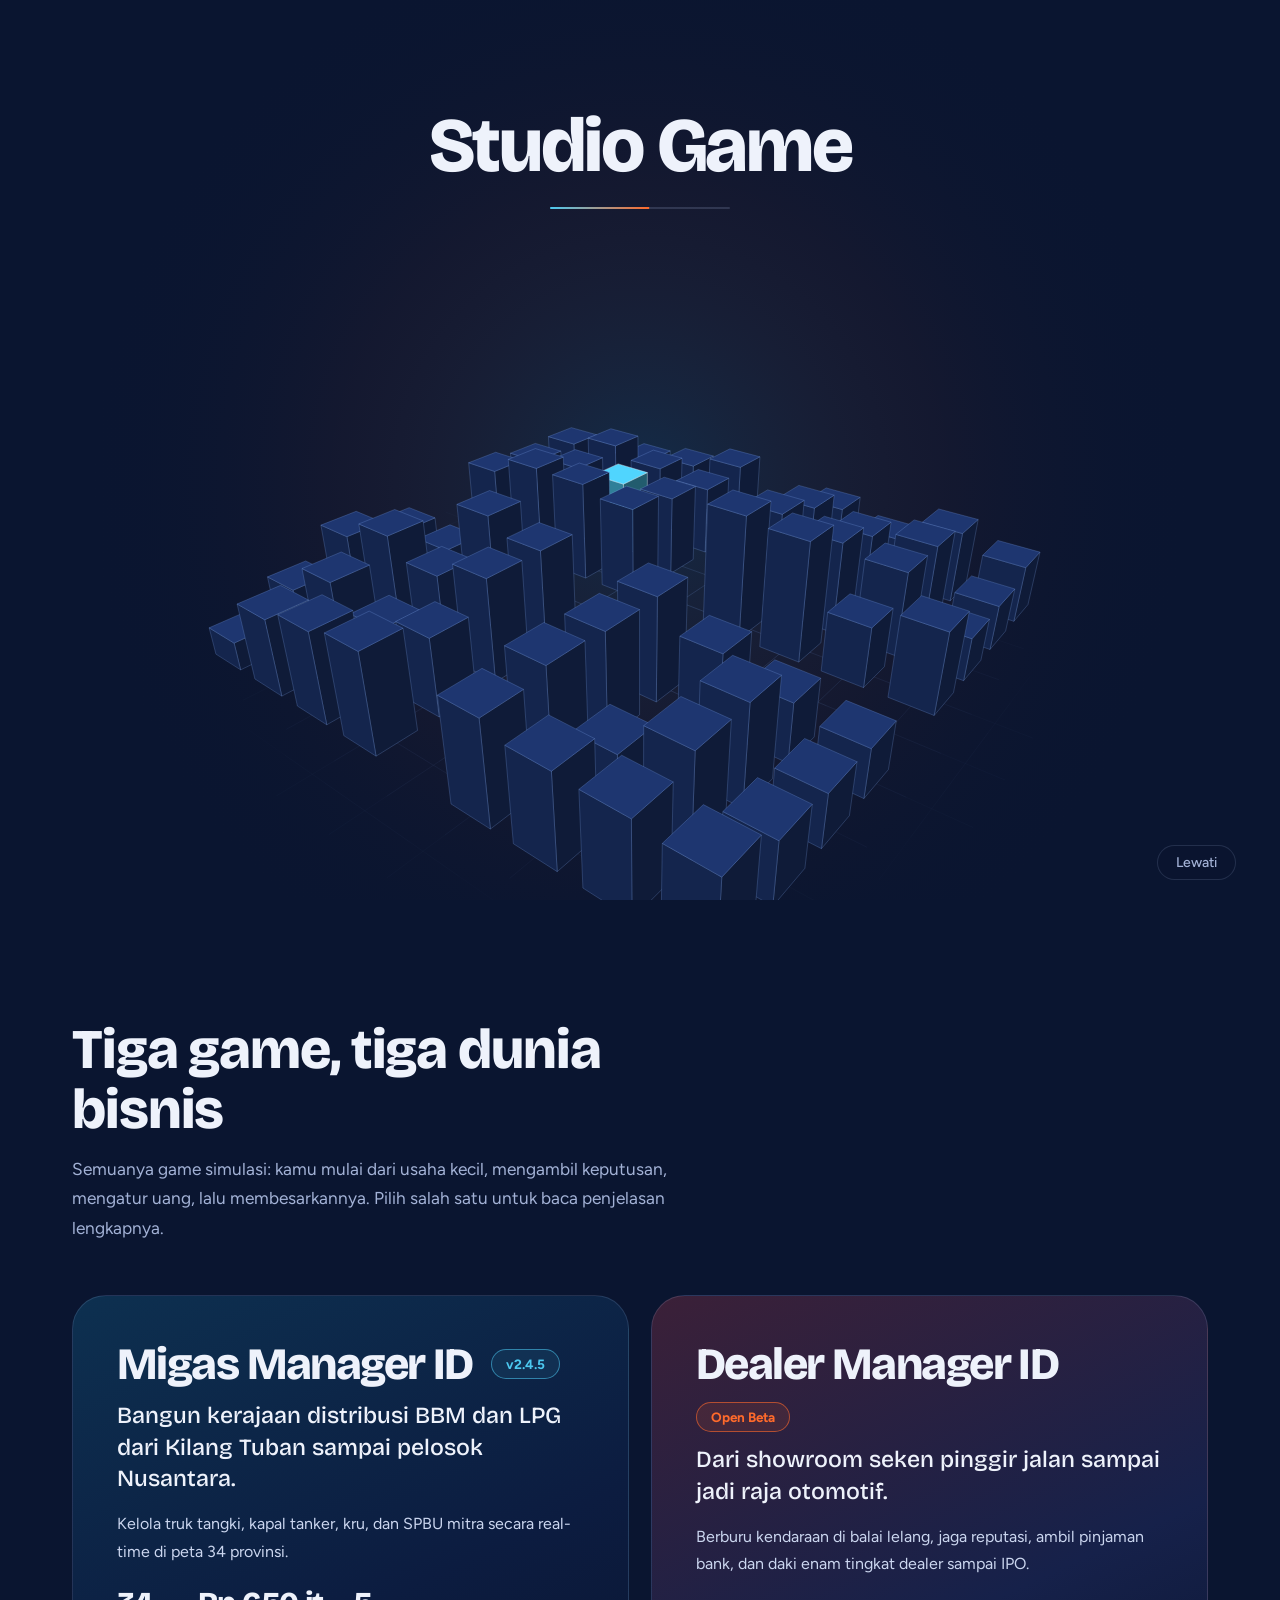
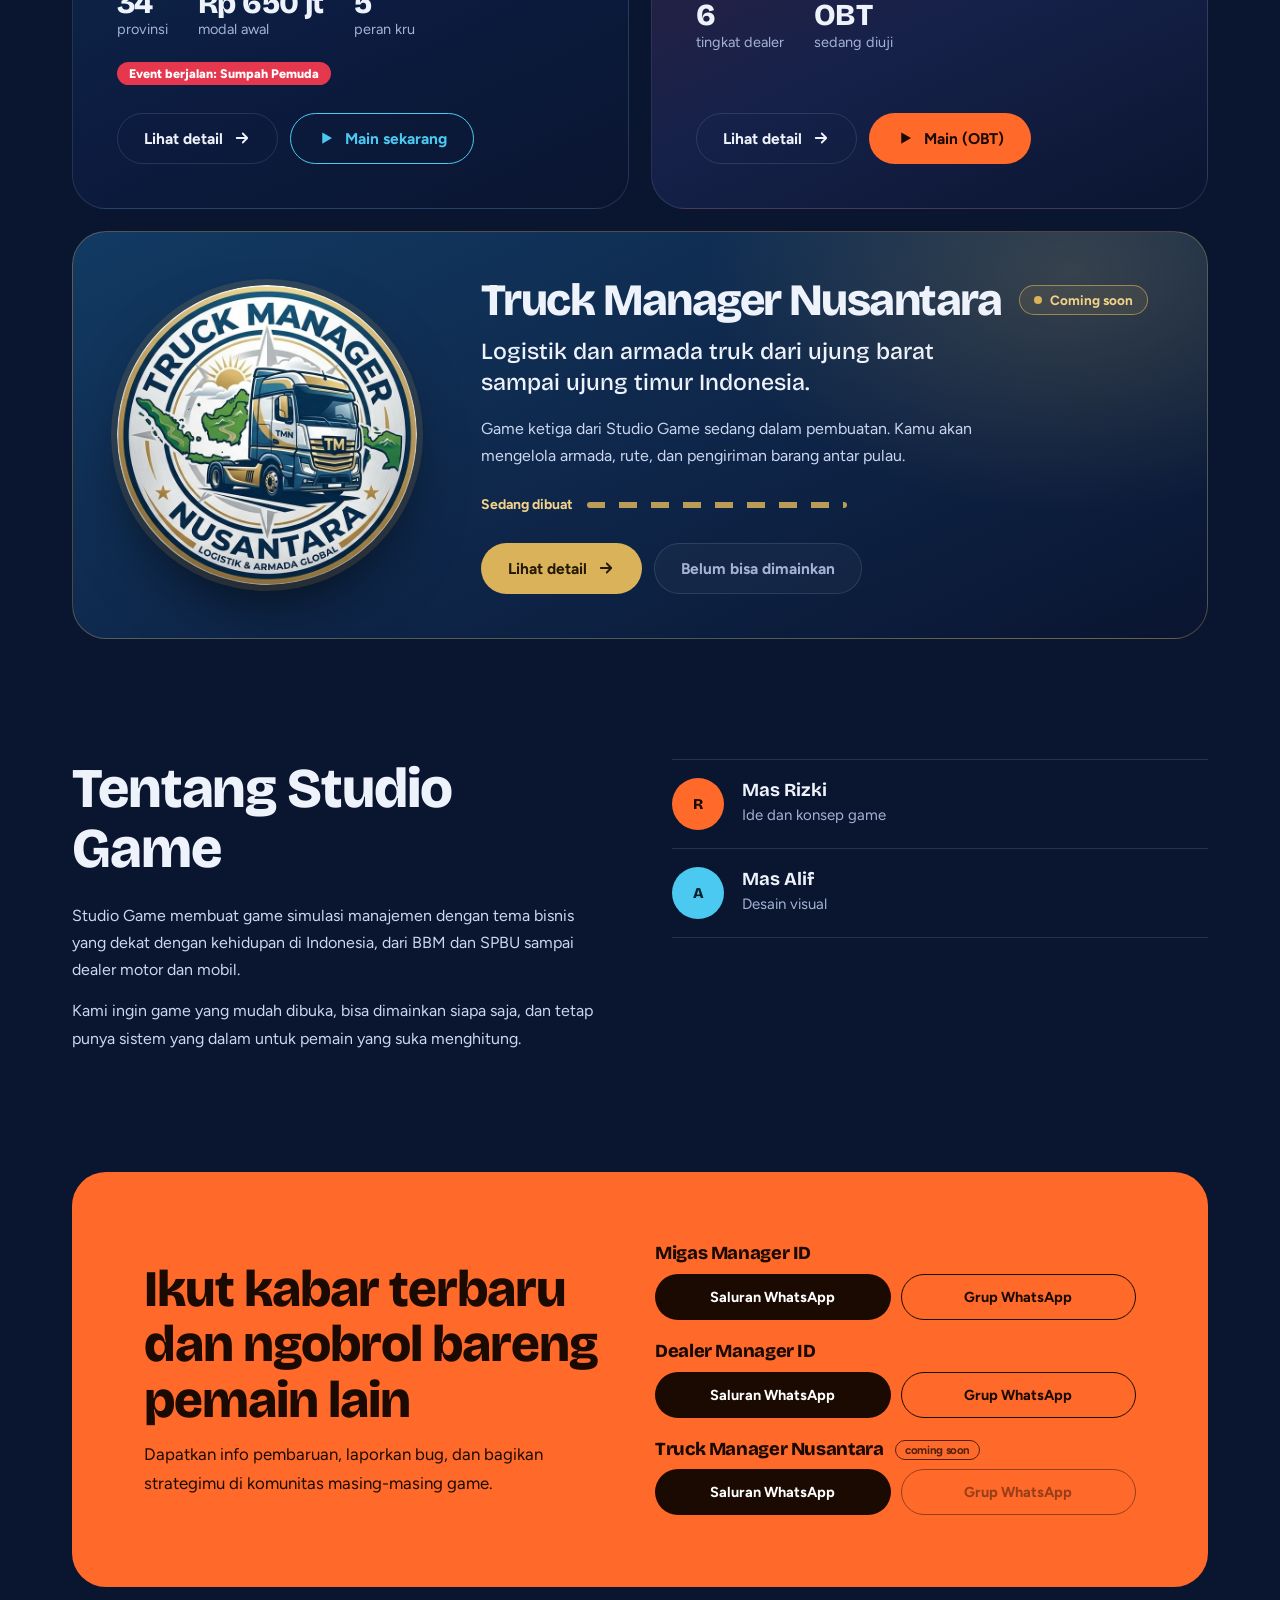
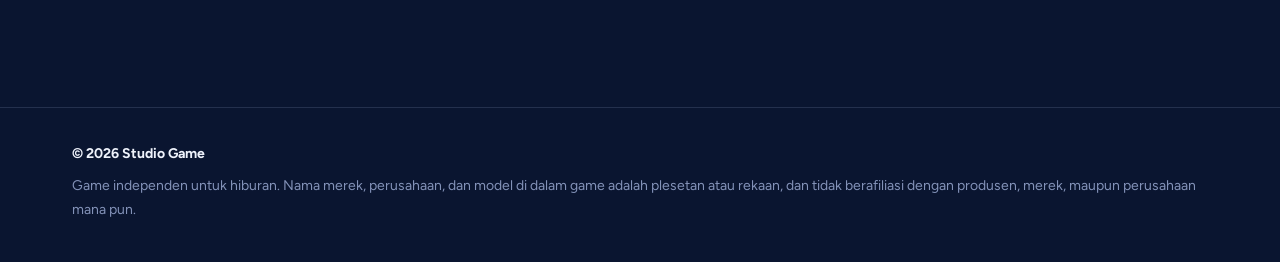
==== index.html @ 764c1ebc "Add files via upload" ====
<!DOCTYPE html>
<html lang="id">
<head>
<meta charset="UTF-8">
<meta name="viewport" content="width=device-width, initial-scale=1, viewport-fit=cover">
<title>Studio Game | Game simulasi bisnis buatan Indonesia</title>
<meta name="description" content="Studio Game membuat game simulasi manajemen bisnis dari Indonesia: Migas Manager ID (distribusi BBM & LPG), Dealer Manager ID (dealer kendaraan, Open Beta), dan Truck Manager Nusantara (logistik dan armada, segera hadir).">
<meta name="robots" content="index, follow">
<meta property="og:type" content="website">
<meta property="og:title" content="Studio Game | Game simulasi bisnis buatan Indonesia">
<meta property="og:description" content="Game simulasi bisnis buatan Indonesia: distribusi energi, dealer kendaraan, dan logistik armada truk.">
<meta name="twitter:card" content="summary">
<meta name="theme-color" content="#0a1530">
<!-- Tempel meta verifikasi Google Search Console di bawah baris ini -->
<link rel="icon" href="assets/favicon.svg" type="image/svg+xml">
<link rel="apple-touch-icon" href="assets/apple-touch-icon.png">
<link rel="preconnect" href="https://fonts.googleapis.com">
<link rel="preconnect" href="https://fonts.gstatic.com" crossorigin>
<link href="https://fonts.googleapis.com/css2?family=Bricolage+Grotesque:opsz,wght@12..96,500..800&family=Figtree:wght@400;500;700&display=swap" rel="stylesheet">
<link rel="stylesheet" href="css/style.css">
<script src="js/boot.js"></script>
</head>
<body>
<a class="skip-link" href="#game">Lompat ke daftar game</a>
<div class="prog" id="prog" aria-hidden="true"></div>

<!-- INTRO: kota 3D yang tumbuh (js/intro.js) -->
<div class="intro" id="intro" aria-hidden="true">
  <canvas id="city"></canvas>
  <div class="hud">
    <div class="ttl" id="ttl">Studio Game</div>
    <div class="bar"><i id="bar"></i></div>
  </div>
  <button class="skip" id="skip" type="button">Lewati</button>
</div>

<header>
  <div class="wrap hd">
    <a class="brand" href="#atas" aria-label="Studio Game, ke atas"><img src="assets/favicon.svg" alt=""><span>Studio Game</span></a>
    <nav aria-label="Menu utama"><a href="#game">Game</a><a href="#studio">Tentang</a><a href="#komunitas">Komunitas</a></nav>
  </div>
</header>

<main>
<!-- HERO -->
<section class="hero" id="atas">
  <div class="globe-wrap"><canvas id="globe" aria-hidden="true"></canvas></div>
  <div class="wrap">
    <h1 data-in style="--d:.1s">Game manajemen bisnis buatan Indonesia.</h1>
    <p class="lead" data-in style="--d:.3s">Kami membuat game simulasi yang bisa langsung dimainkan di browser. Dua sudah bisa dimainkan, satu lagi sedang dibuat: Truck Manager Nusantara.</p>
    <div class="cta" data-in style="--d:.45s">
      <a class="btn btn-o" href="https://dealer-manager-id.web.app/" target="_blank" rel="noopener"><svg viewBox="0 0 24 24" fill="currentColor"><path d="M7 4.5v15l13-7.5z"/></svg>Main Dealer Manager (OBT)</a>
      <a class="btn btn-a" href="https://migas-manager-indonesia.web.app/" target="_blank" rel="noopener"><svg viewBox="0 0 24 24" fill="currentColor"><path d="M7 4.5v15l13-7.5z"/></svg>Main Migas Manager ID</a>
      <a class="btn btn-g" href="#game">Baca penjelasan game</a>
    </div>
    <div class="status" data-in style="--d:.6s">
      <span><i></i>Migas Manager ID v2.4.5 sudah rilis</span>
      <span class="o"><i></i>Dealer Manager ID sedang Open Beta</span>
      <span class="g"><i></i>Truck Manager Nusantara segera hadir</span>
    </div>
  </div>
</section>

<!-- GAME -->
<section id="game">
  <div class="wrap">
    <div class="sec-h"><h2 data-scramble>Tiga game, tiga dunia bisnis</h2><p>Semuanya game simulasi: kamu mulai dari usaha kecil, mengambil keputusan, mengatur uang, lalu membesarkannya. Pilih salah satu untuk baca penjelasan lengkapnya.</p></div>
    <div class="gcards">
      <article class="game gcard migas">
        <div class="gh"><h3>Migas Manager ID</h3><span class="tag">v2.4.5</span></div>
        <p class="tagline">Bangun kerajaan distribusi BBM dan LPG dari Kilang Tuban sampai pelosok Nusantara.</p>
        <p class="gdesc">Kelola truk tangki, kapal tanker, kru, dan SPBU mitra secara real-time di peta 34 provinsi.</p>
        <ul class="facts"><li><b>34</b>provinsi</li><li><b>Rp 650 jt</b>modal awal</li><li><b>5</b>peran kru</li></ul>
        <span class="new">Event berjalan: Sumpah Pemuda</span>
        <div class="acts">
          <a class="btn btn-g more" href="migas/">Lihat detail<svg viewBox="0 0 24 24" fill="none" stroke="currentColor" stroke-width="2.4" stroke-linecap="round" stroke-linejoin="round"><path d="M5 12h14M13 6l6 6-6 6"/></svg></a>
          <a class="btn btn-a btn-main" href="https://migas-manager-indonesia.web.app/" target="_blank" rel="noopener"><svg viewBox="0 0 24 24" fill="currentColor"><path d="M7 4.5v15l13-7.5z"/></svg>Main sekarang</a>
        </div>
      </article>
      <article class="game gcard dealer">
        <div class="gh"><h3>Dealer Manager ID</h3><span class="tag">Open Beta</span></div>
        <p class="tagline">Dari showroom seken pinggir jalan sampai jadi raja otomotif.</p>
        <p class="gdesc">Berburu kendaraan di balai lelang, jaga reputasi, ambil pinjaman bank, dan daki enam tingkat dealer sampai IPO.</p>
        <ul class="facts"><li><b>6</b>tingkat dealer</li><li><b>OBT</b>sedang diuji</li></ul>
        <div class="acts">
          <a class="btn btn-g more" href="dealer/">Lihat detail<svg viewBox="0 0 24 24" fill="none" stroke="currentColor" stroke-width="2.4" stroke-linecap="round" stroke-linejoin="round"><path d="M5 12h14M13 6l6 6-6 6"/></svg></a>
          <a class="btn btn-o btn-main" href="https://dealer-manager-id.web.app/" target="_blank" rel="noopener"><svg viewBox="0 0 24 24" fill="currentColor"><path d="M7 4.5v15l13-7.5z"/></svg>Main (OBT)</a>
        </div>
      </article>
      <article class="game gcard truck wide">
        <div class="tlogo"><img src="assets/truck-logo.webp" width="320" height="320" alt="Logo Truck Manager Nusantara: truk dengan peta Indonesia di dalam lingkaran" loading="lazy" decoding="async"></div>
        <div class="tbody">
          <div class="gh"><h3>Truck Manager Nusantara</h3><span class="tag soon"><i></i>Coming soon</span></div>
          <p class="tagline">Logistik dan armada truk dari ujung barat sampai ujung timur Indonesia.</p>
          <p class="gdesc">Game ketiga dari Studio Game sedang dalam pembuatan. Kamu akan mengelola armada, rute, dan pengiriman barang antar pulau.</p>
          <div class="road" role="img" aria-label="Sedang dalam pembuatan"><span>Sedang dibuat</span></div>
          <div class="acts">
            <a class="btn btn-gold more" href="truck/">Lihat detail<svg viewBox="0 0 24 24" fill="none" stroke="currentColor" stroke-width="2.4" stroke-linecap="round" stroke-linejoin="round"><path d="M5 12h14M13 6l6 6-6 6"/></svg></a>
            <span class="btn btn-off btn-main" aria-disabled="true">Belum bisa dimainkan</span>
          </div>
        </div>
      </article>
    </div>
  </div>
</section>

<!-- STUDIO -->
<section id="studio">
  <div class="wrap about">
    <div>
      <div class="sec-h" style="margin-bottom:22px"><h2 data-scramble>Tentang Studio Game</h2></div>
      <p>Studio Game membuat game simulasi manajemen dengan tema bisnis yang dekat dengan kehidupan di Indonesia, dari BBM dan SPBU sampai dealer motor dan mobil.</p>
      <p>Kami ingin game yang mudah dibuka, bisa dimainkan siapa saja, dan tetap punya sistem yang dalam untuk pemain yang suka menghitung.</p>
    </div>
    <ul class="team">
      <li><span class="av">R</span><div><b>Mas Rizki</b><span>Ide dan konsep game</span></div></li>
      <li><span class="av">A</span><div><b>Mas Alif</b><span>Desain visual</span></div></li>
    </ul>
  </div>
</section>

<!-- KOMUNITAS -->
<section id="komunitas">
  <div class="wrap">
    <div class="join">
      <div><h2 data-scramble>Ikut kabar terbaru dan ngobrol bareng pemain lain</h2><p>Dapatkan info pembaruan, laporkan bug, dan bagikan strategimu di komunitas masing-masing game.</p></div>
      <div class="groups">
        <div>
          <h3>Migas Manager ID</h3>
          <div class="links">
            <a class="btn" href="https://whatsapp.com/channel/0029VbE1V8wG3R3bnWo3ZL3j" target="_blank" rel="noopener">Saluran WhatsApp</a>
            <a class="btn alt" href="https://chat.whatsapp.com/KvbYrKxBQNbHQgX6y3VCq2" target="_blank" rel="noopener">Grup WhatsApp</a>
          </div>
        </div>
        <div>
          <h3>Dealer Manager ID</h3>
          <div class="links">
            <a class="btn" href="https://whatsapp.com/channel/0029VbDg3RZDuMRpUMfETJ3n" target="_blank" rel="noopener">Saluran WhatsApp</a>
            <a class="btn alt" href="https://chat.whatsapp.com/GW7TSMX9NjLFWlQjxTvbIt" target="_blank" rel="noopener">Grup WhatsApp</a>
          </div>
        </div>
        <div>
          <h3>Truck Manager Nusantara <span class="mini">coming soon</span></h3>
          <div class="links">
            <a class="btn" href="https://whatsapp.com/channel/0029Vb9nWaJLY6dBSWtz0R0m" target="_blank" rel="noopener">Saluran WhatsApp</a>
            <span class="btn alt off" aria-disabled="true" title="Link grup belum tersedia">Grup WhatsApp</span>
          </div>
        </div>
      </div>
    </div>
  </div>
</section>
</main>

<footer><div class="wrap">
  <div><strong>&copy; <span id="yr">2026</span> Studio Game</strong></div>
  <div>Game independen untuk hiburan. Nama merek, perusahaan, dan model di dalam game adalah plesetan atau rekaan, dan tidak berafiliasi dengan produsen, merek, maupun perusahaan mana pun.</div>
</div></footer>

<script src="js/fx.js"></script>
<script src="js/intro.js"></script>
<script src="js/globe.js"></script>
<script src="js/main.js"></script>
</body>
</html>
---- css/style.css ----
/* Studio Game: gaya utama. Urutan: token, dasar, intro, header, hero, bagian umum, kartu game, tentang, komunitas, footer. */
:root{--ink:#0a1530;--ink2:#101f45;--ink3:#18295c;--line:rgba(190,208,255,.14);--paper:#eef2fb;--mute:#a3b2d6;--orange:#ff6a2b;--aqua:#4cc9f0;--red:#e5384f;color-scheme:dark}
*{box-sizing:border-box}
html{scroll-behavior:smooth;scroll-padding-top:76px;background:var(--ink)}
html.lock{overflow:hidden}
body{margin:0;background:var(--ink);color:var(--paper);font:16px/1.7 'Figtree',system-ui,-apple-system,'Segoe UI',sans-serif;overflow-x:hidden;padding:env(safe-area-inset-top,0) 0 env(safe-area-inset-bottom,0)}
h1,h2,h3,h4{font-family:'Bricolage Grotesque','Figtree',system-ui,sans-serif;margin:0;line-height:1.08;letter-spacing:-.02em}
p{margin:0}
a{color:inherit}
:focus-visible{outline:3px solid var(--aqua);outline-offset:3px;border-radius:6px}
.wrap{max-width:1180px;margin:0 auto;padding:0 22px}

/* ===== bar progres scroll ===== */
.prog{position:fixed;top:0;left:0;right:0;height:3px;z-index:60;background:linear-gradient(90deg,var(--aqua),var(--orange));transform:scaleX(0);transform-origin:left;pointer-events:none}

/* ===== INTRO: kota 3D tumbuh ===== */
.intro{display:none}
.lock .intro,.intro.on{display:block;position:fixed;inset:0;z-index:100;background:var(--ink);transition:opacity .9s ease,visibility 0s .9s}
.intro.open{opacity:0;visibility:hidden;pointer-events:none}
.intro canvas{position:absolute;inset:0;width:100%;height:100%;display:block;transition:transform 1.2s cubic-bezier(.2,.7,.2,1)}
.intro.open canvas{transform:scale(1.07)}
.hud{position:absolute;left:0;right:0;top:clamp(70px,12vh,140px);z-index:3;text-align:center;padding:0 22px;pointer-events:none}
.ttl{font:800 clamp(2.3rem,8.5vw,4.8rem)/1 'Bricolage Grotesque',sans-serif;letter-spacing:-.03em;opacity:0;transform:translateY(14px);transition:opacity 1s ease,transform 1.2s cubic-bezier(.2,.8,.2,1)}
.ttl.show{opacity:1;transform:none}
.bar{width:clamp(120px,22vw,180px);height:2px;margin:22px auto 0;background:rgba(190,208,255,.16);border-radius:2px;overflow:hidden}
.bar i{display:block;height:100%;background:linear-gradient(90deg,var(--aqua),var(--orange));transform:scaleX(0);transform-origin:left}
.skip{position:absolute;z-index:5;bottom:calc(20px + env(safe-area-inset-bottom,0px));right:clamp(16px,4vw,44px);background:rgba(10,21,48,.6);border:1px solid var(--line);color:var(--mute);font:500 14px 'Figtree',sans-serif;padding:8px 18px;border-radius:99px;cursor:pointer}
.skip:hover{color:#fff;border-color:var(--mute)}

/* ===== HEADER ===== */
header{position:fixed;top:0;left:0;right:0;z-index:50;padding-top:env(safe-area-inset-top,0px);background:rgba(10,21,48,.68);backdrop-filter:blur(14px);-webkit-backdrop-filter:blur(14px);border-bottom:1px solid var(--line)}
.hd{display:flex;align-items:center;justify-content:space-between;height:62px}
.brand{display:flex;align-items:center;gap:11px;text-decoration:none;font:800 18px 'Bricolage Grotesque',sans-serif;letter-spacing:-.01em}
.brand img{width:34px;height:34px;display:block}
nav{display:flex;gap:2px}
nav a{text-decoration:none;color:var(--mute);font-size:14.5px;font-weight:500;padding:8px 12px;border-radius:99px;transition:color .2s,background .2s}
nav a:hover{color:#fff;background:rgba(255,255,255,.07)}

/* ===== HERO ===== */
.hero{position:relative;min-height:100svh;display:flex;align-items:center;padding:calc(62px + 36px) 0 56px;overflow:hidden}
.hero:before{content:"";position:absolute;inset:0;background:radial-gradient(760px 480px at 78% 45%,rgba(76,201,240,.10),transparent 65%),radial-gradient(560px 380px at 8% 85%,rgba(255,106,43,.10),transparent 65%);pointer-events:none}
.hero:after{content:"";position:absolute;inset:0;background-image:linear-gradient(rgba(130,170,255,.045) 1px,transparent 1px),linear-gradient(90deg,rgba(130,170,255,.045) 1px,transparent 1px);background-size:56px 56px;-webkit-mask-image:radial-gradient(ellipse at 70% 50%,#000 10%,transparent 70%);mask-image:radial-gradient(ellipse at 70% 50%,#000 10%,transparent 70%);pointer-events:none}
.globe-wrap{position:absolute;inset:0;pointer-events:none;z-index:1}
.globe-wrap canvas{width:100%;height:100%;display:block}
.js .globe-wrap{opacity:0;transition:opacity 1.4s ease}
.ready .globe-wrap{opacity:1}
.hero .wrap{position:relative;z-index:2;width:100%}
.hero h1{font-size:clamp(2.5rem,5.4vw,4.7rem);font-weight:800;max-width:12ch;letter-spacing:-.035em;line-height:.98}
.lead{font-size:clamp(1.05rem,2vw,1.26rem);color:var(--mute);max-width:44ch;margin-top:26px}
.cta{display:flex;flex-wrap:wrap;gap:12px;margin-top:32px}
.status{display:flex;flex-wrap:wrap;gap:10px 26px;margin-top:34px;font-size:14.5px;color:var(--mute)}
.status span{display:inline-flex;align-items:center;gap:10px}
.status i{width:9px;height:9px;border-radius:50%;background:#3ddc97}
.status .o i{background:var(--orange)}
.btn{display:inline-flex;align-items:center;gap:10px;font:700 15.5px 'Figtree',sans-serif;text-decoration:none;padding:15px 26px;border-radius:99px;border:1.5px solid transparent;transition:transform .18s,background .2s,border-color .2s,box-shadow .2s}
.btn:hover{transform:translateY(-2px)}
.btn svg{width:18px;height:18px;flex:none}
.btn-o{background:var(--orange);color:#1a0a02}
.btn-o:hover{background:#ff7f47;box-shadow:0 12px 34px -10px rgba(255,106,43,.8)}
.btn-a{border-color:var(--aqua);color:var(--aqua)}
.btn-a:hover{background:rgba(76,201,240,.12);box-shadow:0 12px 34px -12px rgba(76,201,240,.7)}
.btn-g{border-color:var(--line);color:var(--paper)}
.btn-g:hover{border-color:var(--mute)}
.js [data-in]{opacity:0;transform:translateY(14px)}
.ready [data-in]{opacity:1;transform:none;transition:opacity .8s ease,transform .8s cubic-bezier(.2,.8,.2,1);transition-delay:var(--d,.3s)}
@media(max-width:899px){.globe-wrap{opacity:.55!important}.hero{align-items:flex-start;padding-top:calc(62px + 56px)}.hero h1{max-width:9ch}}

/* ===== BAGIAN UMUM ===== */
section{padding:clamp(64px,10vw,120px) 0 0}
.sec-h{max-width:640px;margin-bottom:clamp(28px,5vw,52px)}
.sec-h h2{font-size:clamp(2rem,5vw,3.5rem);font-weight:800}
.sec-h p{color:var(--mute);margin-top:14px;font-size:1.08rem}
.js [data-scramble]{opacity:0;transform:translateY(12px)}
.js [data-scramble].sc{opacity:1;transform:none;transition:opacity .7s ease,transform .8s cubic-bezier(.2,.8,.2,1)}

/* ===== KARTU GAME ===== */
.game{position:relative;border-radius:34px;border:1px solid var(--line);padding:clamp(26px,5vw,64px);overflow:hidden;margin-bottom:28px;isolation:isolate}
.game>*{position:relative}
.game:before{content:"";position:absolute;inset:0;z-index:-1;background:radial-gradient(520px circle at var(--mx,50%) var(--my,0%),rgba(255,255,255,.075),transparent 62%);opacity:0;transition:opacity .4s;pointer-events:none}
.game:hover:before{opacity:1}
.migas{background:linear-gradient(155deg,#0d3050 0%,#0c1c40 58%,#0a1530 100%)}
.dealer{background:linear-gradient(155deg,#3b2038 0%,#16214a 60%,#0a1530 100%)}
.gh{display:flex;flex-wrap:wrap;align-items:center;gap:14px 18px;margin-bottom:12px}
.gh h3{font-size:clamp(2.1rem,5.4vw,4rem);font-weight:800;letter-spacing:-.035em}
.tag{font:700 13.5px 'Figtree',sans-serif;padding:6px 14px;border-radius:99px;border:1.5px solid}
.migas .tag{color:var(--aqua);border-color:rgba(76,201,240,.55);background:rgba(76,201,240,.08)}
.dealer .tag{color:var(--orange);border-color:rgba(255,106,43,.6);background:rgba(255,106,43,.1)}
.tagline{font-size:clamp(1.1rem,2.2vw,1.45rem);max-width:30ch;line-height:1.35;font-family:'Bricolage Grotesque',sans-serif;font-weight:500}
.cols{display:grid;gap:clamp(28px,5vw,64px);margin-top:clamp(28px,4vw,48px)}
@media(min-width:900px){.cols{grid-template-columns:1.15fr .85fr;align-items:start}}
.cols.one{grid-template-columns:1fr}
.what h4{font-size:1.35rem;font-weight:700;margin-bottom:10px}
.what p{color:#cbd6ef;max-width:62ch}
.what p+p{margin-top:12px}
.facts{display:flex;flex-wrap:wrap;gap:12px 30px;margin:26px 0 0;padding:0;list-style:none}
.facts li{color:var(--mute);font-size:14.5px;line-height:1.35}
.facts b{display:block;font:800 1.9rem/1.1 'Bricolage Grotesque',sans-serif;color:var(--paper);letter-spacing:-.02em}
.feat{list-style:none;margin:30px 0 0;padding:0;border-top:1px solid var(--line)}
.feat li{padding:15px 0;border-bottom:1px solid var(--line);color:var(--mute);font-size:15.5px}
.feat b{color:var(--paper);font-weight:700}
.feat-grid{display:grid;column-gap:clamp(24px,4vw,56px)}
@media(min-width:900px){.feat-grid{grid-template-columns:1fr 1fr}}
.sub{font-size:1.5rem;font-weight:700;margin-top:clamp(34px,5vw,56px)}
.note{font-size:13.5px;color:#8392b8;margin-top:22px;max-width:62ch}
.acts{display:flex;flex-wrap:wrap;gap:12px;margin-top:28px}

/* event Sumpah Pemuda */
.evt{margin-top:clamp(30px,4vw,48px);border:1px solid rgba(229,56,79,.45);background:linear-gradient(100deg,rgba(229,56,79,.16),rgba(229,56,79,.03) 60%,transparent);border-radius:22px;padding:clamp(20px,3vw,32px);display:grid;gap:16px 40px}
@media(min-width:900px){.evt{grid-template-columns:.9fr 1.1fr;align-items:center}}
.evt h4{font-size:clamp(1.4rem,3vw,2rem);font-weight:800}
.evt .when{margin-top:8px;color:#ffb3bd;font-weight:700}
.evt p{color:#d6def2;font-size:15.5px}
.evt p+p{margin-top:10px}
.evt .new{display:inline-block;background:var(--red);color:#fff;font:800 12.5px 'Figtree',sans-serif;padding:3px 10px;border-radius:99px;margin-bottom:10px}

/* contoh surat jalan (Migas), miring 3D saat disentuh */
.sj{position:relative;background:#eef2fb;color:#0a1530;border-radius:18px;padding:22px 24px 24px;box-shadow:0 30px 60px -30px #000;transform:rotate(1.6deg);max-width:420px;transition:transform .18s ease-out;will-change:transform;overflow:hidden}
.sj:after{content:"";position:absolute;inset:0;border-radius:inherit;background:radial-gradient(circle at var(--gx,50%) var(--gy,0%),rgba(76,201,240,.45),transparent 55%);opacity:0;transition:opacity .3s;pointer-events:none}
.sj:hover:after{opacity:.6}
.sj-h{display:flex;justify-content:space-between;align-items:baseline;border-bottom:2px dashed #b9c5e6;padding-bottom:12px}
.sj-h b{font:800 1.3rem 'Bricolage Grotesque',sans-serif}
.sj-h span{font-size:12.5px;color:#5a6a95}
.sj dl{display:grid;grid-template-columns:auto 1fr;gap:9px 18px;margin:16px 0 0;font-size:15px}
.sj dt{color:#5a6a95}
.sj dd{margin:0;font-weight:700}
.sj-f{margin-top:22px;padding-top:14px;border-top:1px solid #c9d3ee;font-size:13px;color:#5a6a95;display:flex;justify-content:space-between;align-items:flex-end}
.sj-f svg{width:92px;height:28px}
.stamp{position:absolute;right:22px;bottom:62px;border:3px solid #0d9b6b;color:#0d9b6b;font:800 1rem 'Bricolage Grotesque',sans-serif;padding:3px 12px;border-radius:8px;transform:rotate(-10deg);opacity:.85}
.steps{list-style:none;counter-reset:s;margin:34px 0 0;padding:0;display:grid;gap:12px}
@media(min-width:700px){.steps{grid-template-columns:repeat(4,1fr)}}
.steps li{counter-increment:s;padding-top:14px;border-top:2px solid rgba(76,201,240,.5);font-size:14.5px;color:var(--mute);line-height:1.5}
.steps li:before{content:counter(s);display:block;font:800 1.5rem 'Bricolage Grotesque',sans-serif;color:var(--aqua);margin-bottom:4px}
.steps b{display:block;color:var(--paper);font-size:15.5px;margin-bottom:2px}

/* tangga tier (Dealer) */
.tiers{list-style:none;margin:22px 0 0;padding:0;display:grid;gap:10px}
.tiers li{--i:0;margin-left:calc(var(--i)*clamp(0px,2.8vw,40px));display:grid;grid-template-columns:auto 1fr auto;grid-template-areas:"n t r";gap:6px 18px;align-items:center;padding:16px 20px;border-radius:16px;border:1px solid rgba(255,106,43,.28);background:color-mix(in srgb,var(--orange) calc(5% + var(--i)*3.2%),transparent)}
.tn{grid-area:n;font:800 .95rem 'Bricolage Grotesque',sans-serif;color:var(--orange);min-width:3.6em}
.tt{grid-area:t}
.tt h4{font-size:1.12rem;font-weight:700;letter-spacing:-.01em}
.tt p{font-size:14.5px;color:var(--mute);line-height:1.5;margin-top:2px}
.rep{grid-area:r;font-size:13px;color:var(--mute);white-space:nowrap}
@media(max-width:640px){.tiers li{grid-template-columns:1fr auto;grid-template-areas:"n r" "t t"}}
.js .tiers li{opacity:0;transform:translateX(-12px);transition:opacity .7s ease,transform .8s cubic-bezier(.2,.8,.2,1);transition-delay:calc(var(--i)*.07s)}
.js .tiers.on li{opacity:1;transform:none}
.tiers-p{color:var(--mute);margin-top:8px;max-width:60ch}


/* ===== KARTU GAME DI BERANDA & HALAMAN DETAIL ===== */
.gcards{display:grid;gap:22px}
@media(min-width:900px){.gcards{grid-template-columns:1fr 1fr}}
.gcard{margin-bottom:0;display:flex;flex-direction:column;padding:clamp(24px,4vw,44px);transition:border-color .25s,transform .25s}
.gcard:hover{border-color:rgba(190,208,255,.34);transform:translateY(-3px)}
.gcard .gh h3{font-size:clamp(1.9rem,4vw,2.8rem)}
.gcard .tagline{max-width:none}
.gdesc{color:#cbd6ef;margin-top:16px;max-width:52ch}
.gcard .facts{margin-top:22px}
.gcard .new{align-self:flex-start;background:var(--red);color:#fff;font:800 12.5px 'Figtree',sans-serif;padding:4px 12px;border-radius:99px;margin-top:22px}
.gcard .acts{position:static;margin-top:auto;padding-top:28px}
.gcard .more{position:static}
.gcard .more:after{content:"";position:absolute;inset:0;z-index:1;border-radius:inherit}
.gcard .more svg{transition:transform .2s}
.gcard:hover .more svg{transform:translateX(4px)}
.gcard .btn-main{position:relative;z-index:2}
.detail{padding-top:calc(62px + 28px)}
.back{display:inline-flex;align-items:center;gap:8px;color:var(--mute);text-decoration:none;font-weight:500;font-size:14.5px;padding:8px 14px 8px 10px;margin:0 0 16px -10px;border-radius:99px;transition:color .2s,background .2s}
.back:hover{color:#fff;background:rgba(255,255,255,.07)}
.back svg{width:18px;height:18px}
.detail .game{margin-bottom:0}

/* ===== TENTANG & TIM ===== */
.about{display:grid;gap:clamp(28px,5vw,64px)}
@media(min-width:900px){.about{grid-template-columns:1fr 1fr;align-items:start}}
.about p{color:#cbd6ef;max-width:56ch}
.about p+p{margin-top:14px}
.team{list-style:none;margin:0;padding:0}
.team li{display:flex;align-items:center;gap:18px;padding:18px 0;border-bottom:1px solid var(--line)}
.team li:first-child{border-top:1px solid var(--line)}
.av{flex:none;width:52px;height:52px;border-radius:50%;display:grid;place-items:center;font:800 1.15rem 'Bricolage Grotesque',sans-serif}
.team li:nth-child(1) .av{background:var(--orange);color:#1a0a02}
.team li:nth-child(2) .av{background:var(--aqua);color:#04202b}
.team b{display:block;font:700 1.15rem 'Bricolage Grotesque',sans-serif}
.team span{color:var(--mute);font-size:15px}

/* ===== KOMUNITAS ===== */
.join{border-radius:34px;padding:clamp(28px,6vw,72px);background:var(--orange);color:#1a0a02;display:grid;gap:30px}
@media(min-width:900px){.join{grid-template-columns:1fr 1fr;align-items:center}}
.join h2{font-size:clamp(1.9rem,4.6vw,3.2rem);font-weight:800}
.join p{margin-top:12px;max-width:44ch;font-size:1.05rem}
.groups{display:grid;gap:22px}
.groups h3{font-size:1.15rem;font-weight:800;margin-bottom:10px}
.links{display:grid;gap:10px}
@media(min-width:520px){.links{grid-template-columns:1fr 1fr}}
.join .btn{background:#1a0a02;color:#fff;justify-content:center;padding:13px 18px;font-size:14.5px;text-align:center}
.join .btn:hover{background:#2c1407;box-shadow:none}
.join .btn.alt{background:transparent;color:#1a0a02;border-color:#1a0a02}
.join .btn.alt:hover{background:rgba(26,10,2,.1)}

footer{margin-top:clamp(64px,10vw,120px);border-top:1px solid var(--line);padding:34px 0 calc(40px + env(safe-area-inset-bottom,0px));color:#8392b8;font-size:14px}
footer .wrap{display:grid;gap:8px}
footer strong{color:var(--paper);font-weight:700}

@media(max-width:560px){nav a{padding:8px 9px;font-size:14px}.brand span{display:none}}
@media(prefers-reduced-motion:reduce){
 *,*:before,*:after{animation:none!important;transition:none!important}
 .js [data-in],.js .tiers li,.js [data-scramble]{transform:none;opacity:1}
 .js .globe-wrap{opacity:1;transform:none}
}

/* ===== v2.4: TRUCK MANAGER NUSANTARA, SKIP LINK, NAVIGASI ANTAR GAME ===== */
:root{--gold:#d9b25a;--gold2:#f0d28a;--navy2:#123a63;--leaf:#4aa65a}
.skip-link{position:fixed;left:16px;top:-60px;z-index:200;background:var(--paper);color:var(--ink);font-weight:700;padding:10px 18px;border-radius:99px;text-decoration:none;transition:top .2s}
.skip-link:focus{top:calc(12px + env(safe-area-inset-top,0px))}
header{transition:background .3s,border-color .3s}
header.sc{background:rgba(8,17,40,.92);border-bottom-color:rgba(190,208,255,.22)}
nav a[aria-current]{color:#fff;background:rgba(255,255,255,.09)}
nav a.on{color:#fff}

/* tema Truck: navy logo + emas */
.truck{background:radial-gradient(520px 340px at 88% 10%,rgba(217,178,90,.20),transparent 70%),linear-gradient(155deg,#123a63 0%,#0e2548 56%,#0a1530 100%);border-color:rgba(217,178,90,.32)}
.truck .tag{color:var(--gold2);border-color:rgba(217,178,90,.6);background:rgba(217,178,90,.1)}
.tag.soon{display:inline-flex;align-items:center;gap:8px}
.tag.soon i{width:8px;height:8px;border-radius:50%;background:var(--gold);animation:blink 1.8s ease-in-out infinite}
@keyframes blink{50%{opacity:.25}}
.btn-gold{background:var(--gold);color:#241a05}
.btn-gold:hover{background:var(--gold2);box-shadow:0 12px 34px -10px rgba(217,178,90,.75)}
.btn-off{border-color:var(--line);color:var(--mute);cursor:not-allowed;background:rgba(255,255,255,.03)}
.btn-off:hover{transform:none}
.status .g i{background:var(--gold)}

/* kartu lebar di beranda */
@media(min-width:900px){.gcard.wide{grid-column:1/-1;display:grid;grid-template-columns:minmax(220px,300px) 1fr;gap:clamp(28px,5vw,64px);align-items:center}}
.tlogo{display:grid;place-items:center;justify-self:center;width:min(100%,300px)}
.tlogo img{width:100%;height:auto;aspect-ratio:1;display:block;border-radius:50%;box-shadow:0 0 0 6px rgba(217,178,90,.14),0 30px 70px -26px rgba(0,0,0,.85)}
@media(max-width:899px){.tlogo{width:min(70%,240px);margin-bottom:22px}}
.tbody{display:flex;flex-direction:column;min-width:0}
.gcard.wide .tagline{max-width:34ch}
.gcard.wide .acts{margin-top:0;padding-top:26px}

/* garis marka jalan: tanda "sedang dibuat" */
.road{display:flex;align-items:center;gap:14px;margin-top:24px;font-size:14px;color:var(--gold2);font-weight:700}
.road:after{content:"";flex:1;max-width:260px;height:6px;border-radius:3px;background:repeating-linear-gradient(90deg,var(--gold) 0 18px,transparent 18px 32px);background-size:32px 100%;animation:drive 1.4s linear infinite;opacity:.85}
@keyframes drive{to{background-position:32px 0}}

/* halaman detail Truck */
.thero{display:grid;gap:clamp(28px,5vw,64px);align-items:center;margin-top:clamp(18px,3vw,34px)}
@media(min-width:900px){.thero{grid-template-columns:1.1fr .9fr}}
.thero .tlogo{width:min(100%,400px);margin:0 auto}
.thero .tlogo img{box-shadow:0 0 0 8px rgba(217,178,90,.14),0 40px 90px -30px #000}
@media(max-width:899px){.thero .tlogo{order:-1;width:min(76%,300px);margin-bottom:0}}
.soon-big{display:inline-flex;align-items:center;gap:12px;font:800 clamp(1.2rem,3vw,1.7rem) 'Bricolage Grotesque',sans-serif;color:var(--gold2);margin-top:22px}
.soon-big i{width:11px;height:11px;border-radius:50%;background:var(--gold);animation:blink 1.8s ease-in-out infinite}
.plan{counter-reset:none}
.plan li b{color:var(--gold2)}
.truck .note{color:#9fb0d3}

/* ajakan ke game lain di halaman detail */
.others{margin-top:clamp(40px,6vw,72px)}
.others h2{font-size:clamp(1.4rem,3vw,2rem);font-weight:800;margin-bottom:18px}
.olist{display:grid;gap:14px}
@media(min-width:700px){.olist{grid-template-columns:1fr 1fr}}
.olink{position:relative;display:flex;align-items:center;gap:16px;padding:16px 20px;border:1px solid var(--line);border-radius:20px;text-decoration:none;background:rgba(255,255,255,.025);transition:border-color .2s,background .2s}
.olink:hover{border-color:rgba(190,208,255,.4);background:rgba(255,255,255,.05)}
.olink img{width:44px;height:44px;border-radius:50%;flex:none}
.olink .dot{width:44px;height:44px;border-radius:14px;flex:none}
.olink b{display:block;font:700 1.08rem 'Bricolage Grotesque',sans-serif}
.olink span{display:block;color:var(--mute);font-size:14px;line-height:1.4}
.olink svg{margin-left:auto;width:20px;height:20px;flex:none;color:var(--mute);transition:transform .2s}
.olink:hover svg{transform:translateX(4px)}
.soon-note{margin-top:12px;font-size:13.5px}
.gcard:focus-within{border-color:rgba(190,208,255,.4)}
.gh .h3{font-size:clamp(2.1rem,5.4vw,4rem);font-weight:800;letter-spacing:-.035em;line-height:1.05}
.mini{font:700 11.5px 'Figtree',sans-serif;border:1.5px solid currentColor;border-radius:99px;padding:2px 9px;margin-left:8px;vertical-align:middle;opacity:.75}
.join .btn.off{opacity:.45;cursor:not-allowed}
.join .btn.off:hover{background:transparent;transform:none}
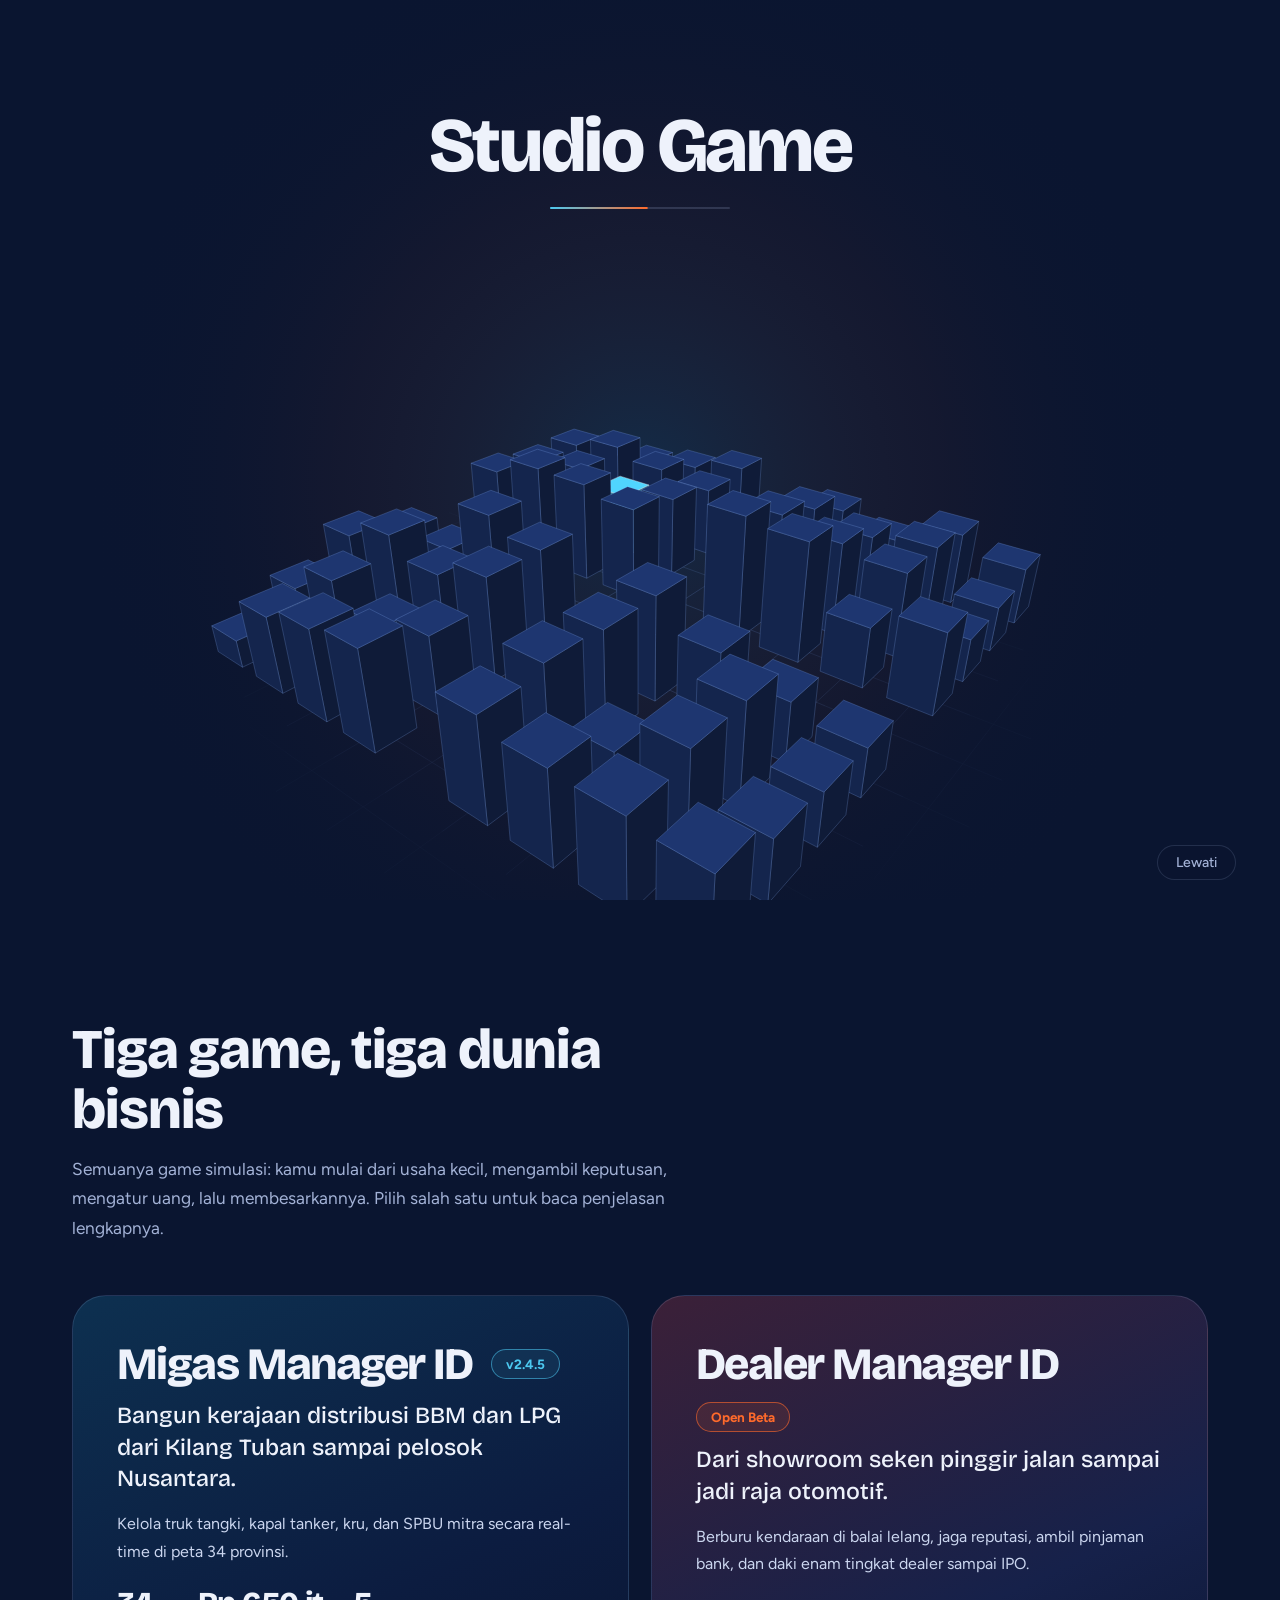
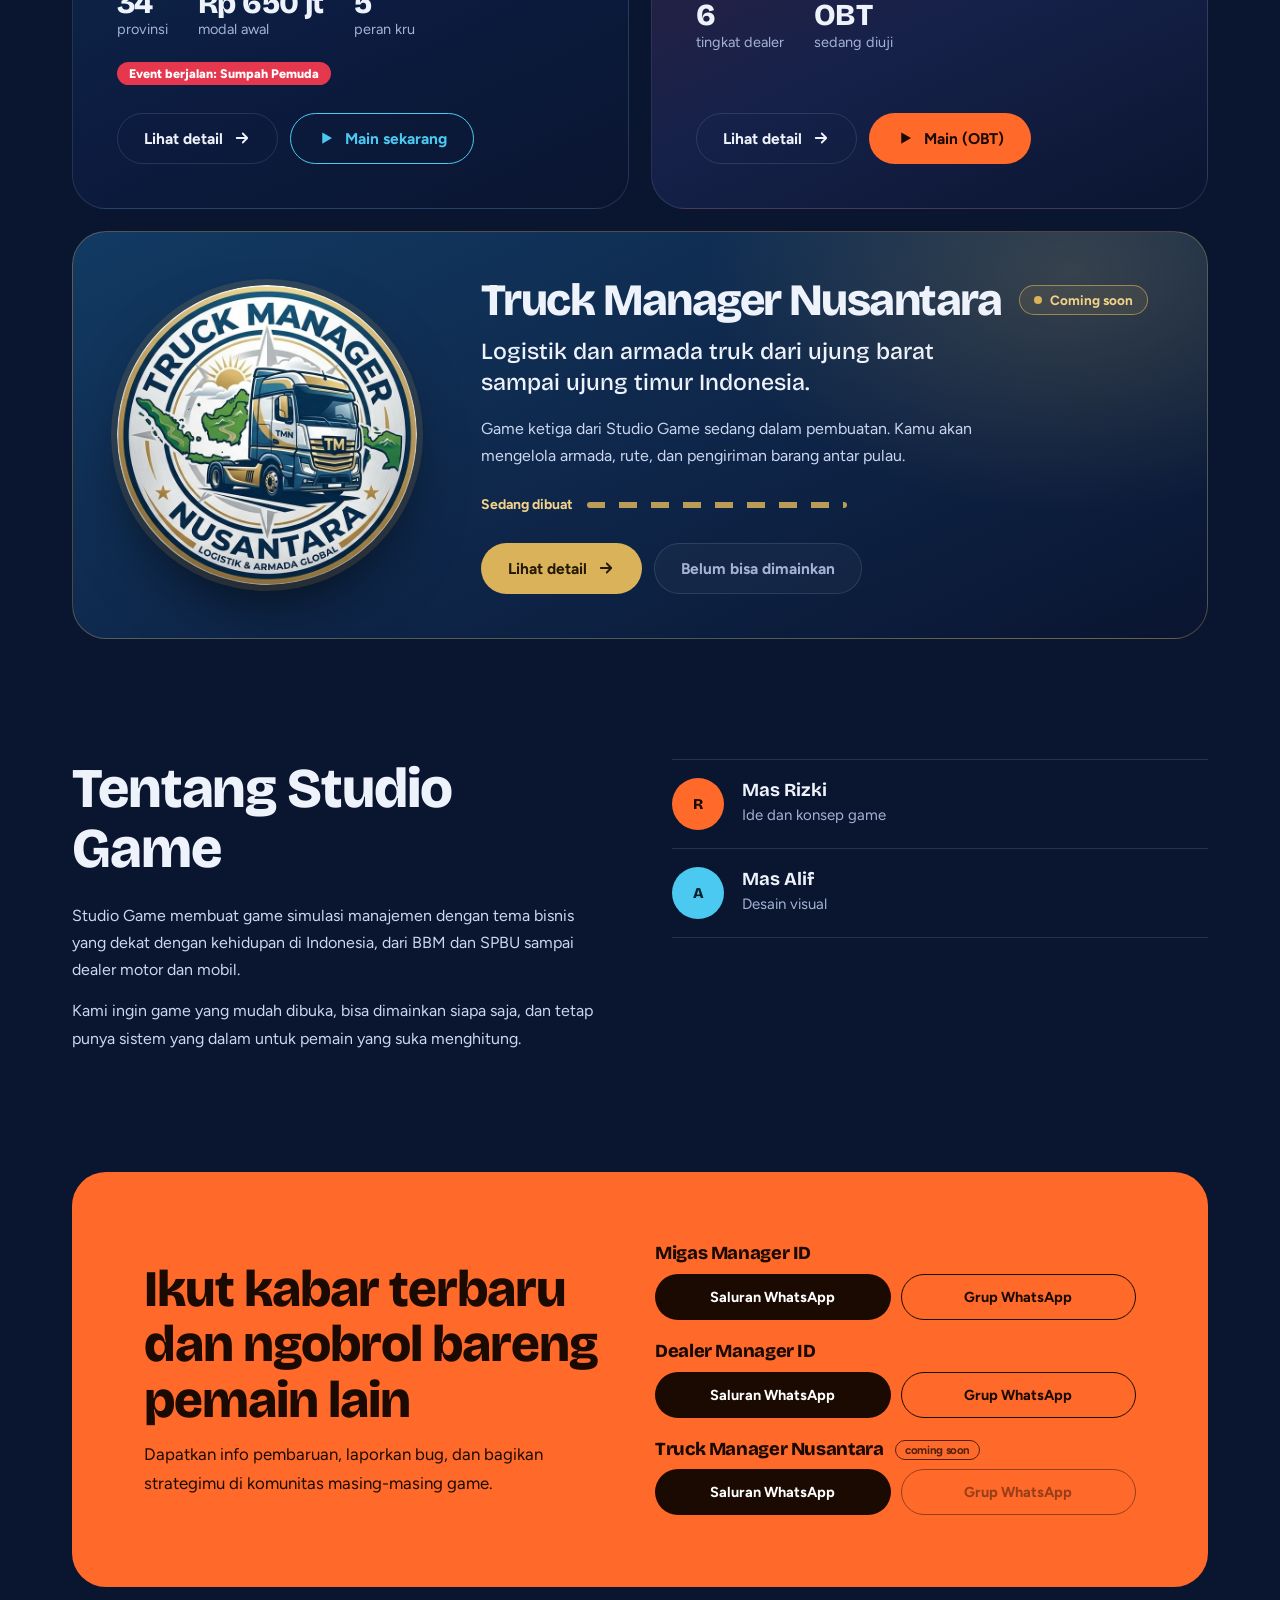
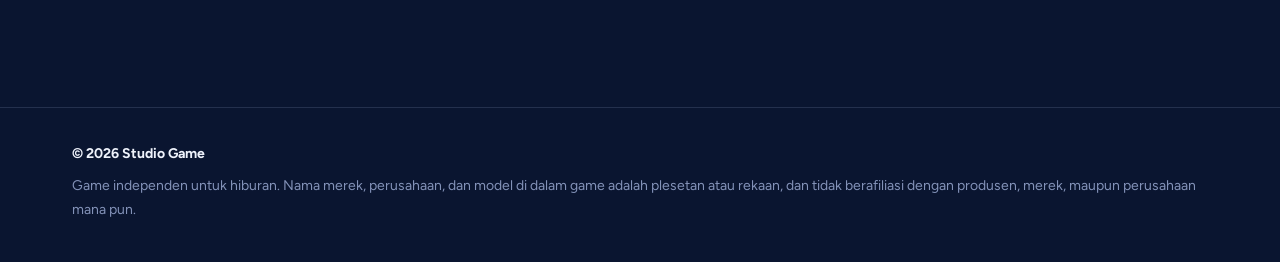
==== commit 6d7e3b2c: "Update release version to v2.5.0" ====
--- a/index.html
+++ b/index.html
@@ -54,7 +54,7 @@
       <a class="btn btn-g" href="#game">Baca penjelasan game</a>
     </div>
     <div class="status" data-in style="--d:.6s">
-      <span><i></i>Migas Manager ID v2.4.5 sudah rilis</span>
+      <span><i></i>Migas Manager ID v2.5.0 sudah rilis</span>
       <span class="o"><i></i>Dealer Manager ID sedang Open Beta</span>
       <span class="g"><i></i>Truck Manager Nusantara segera hadir</span>
     </div>
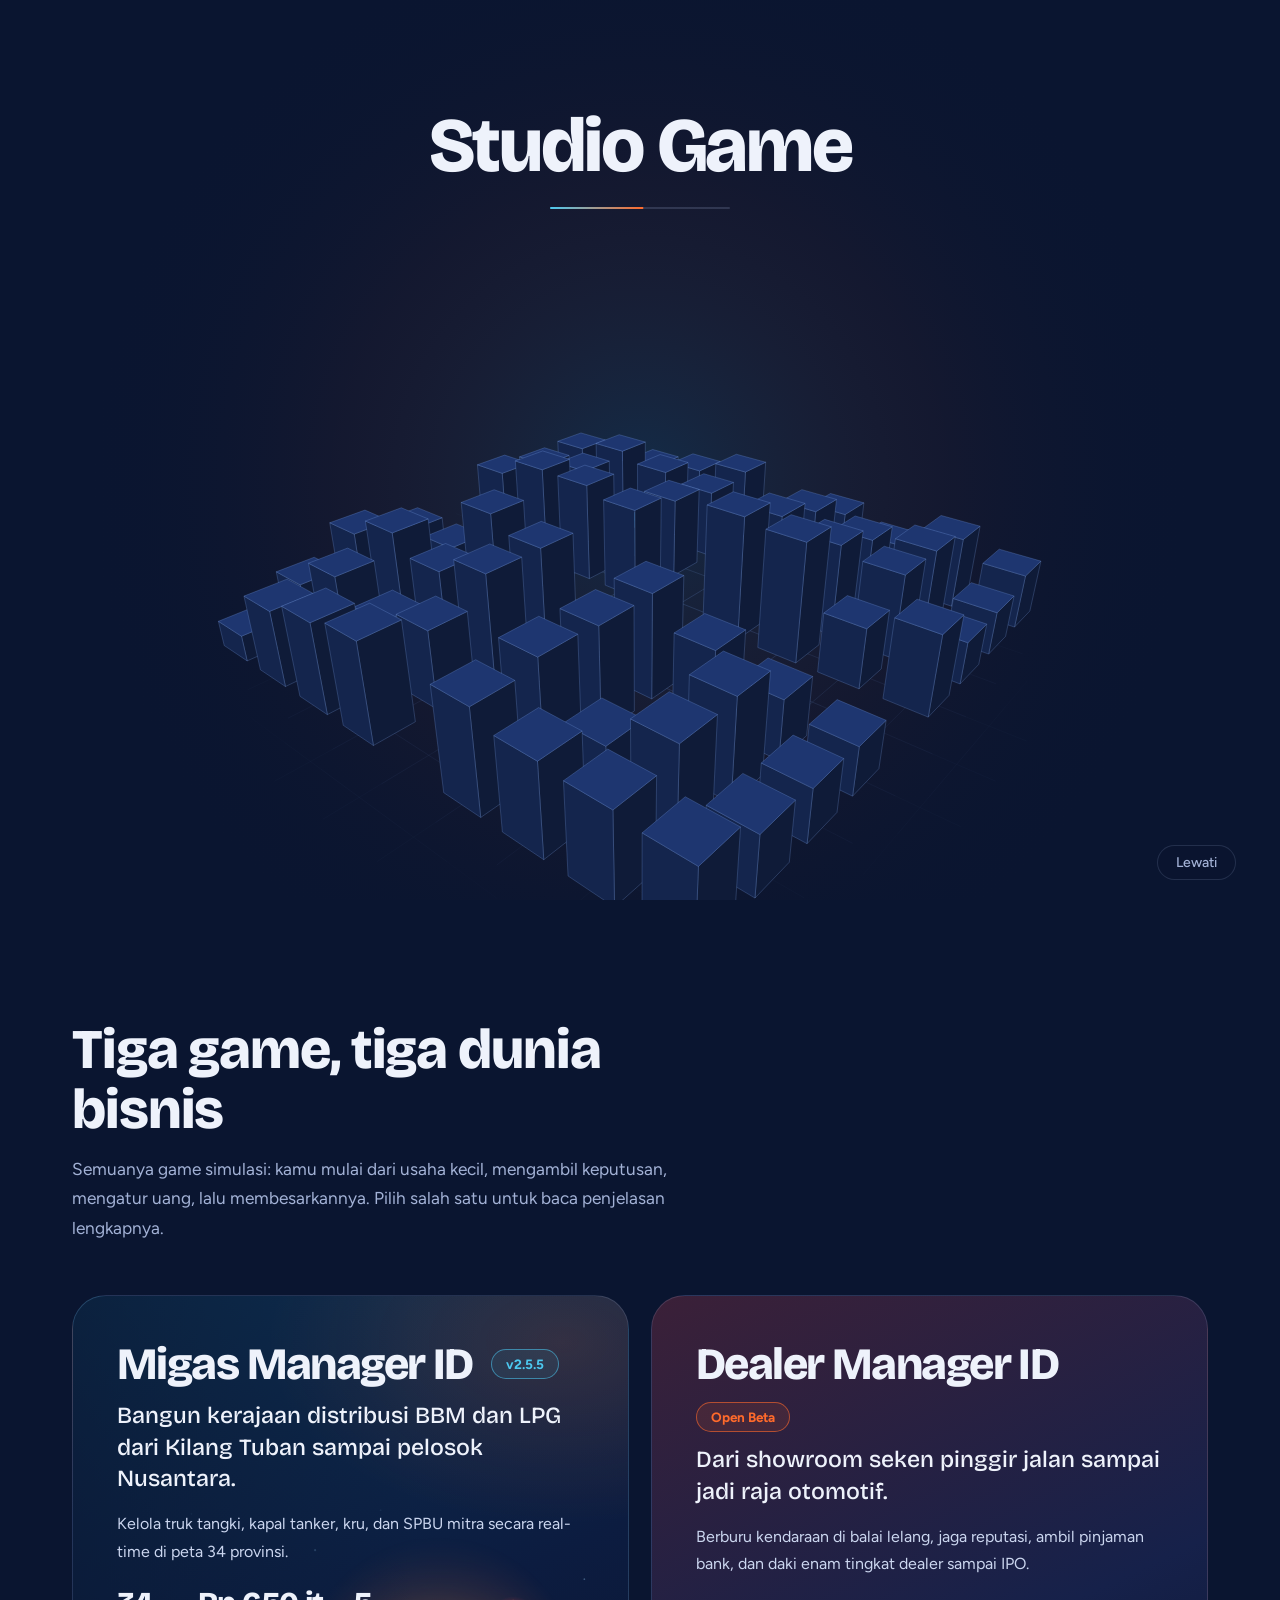
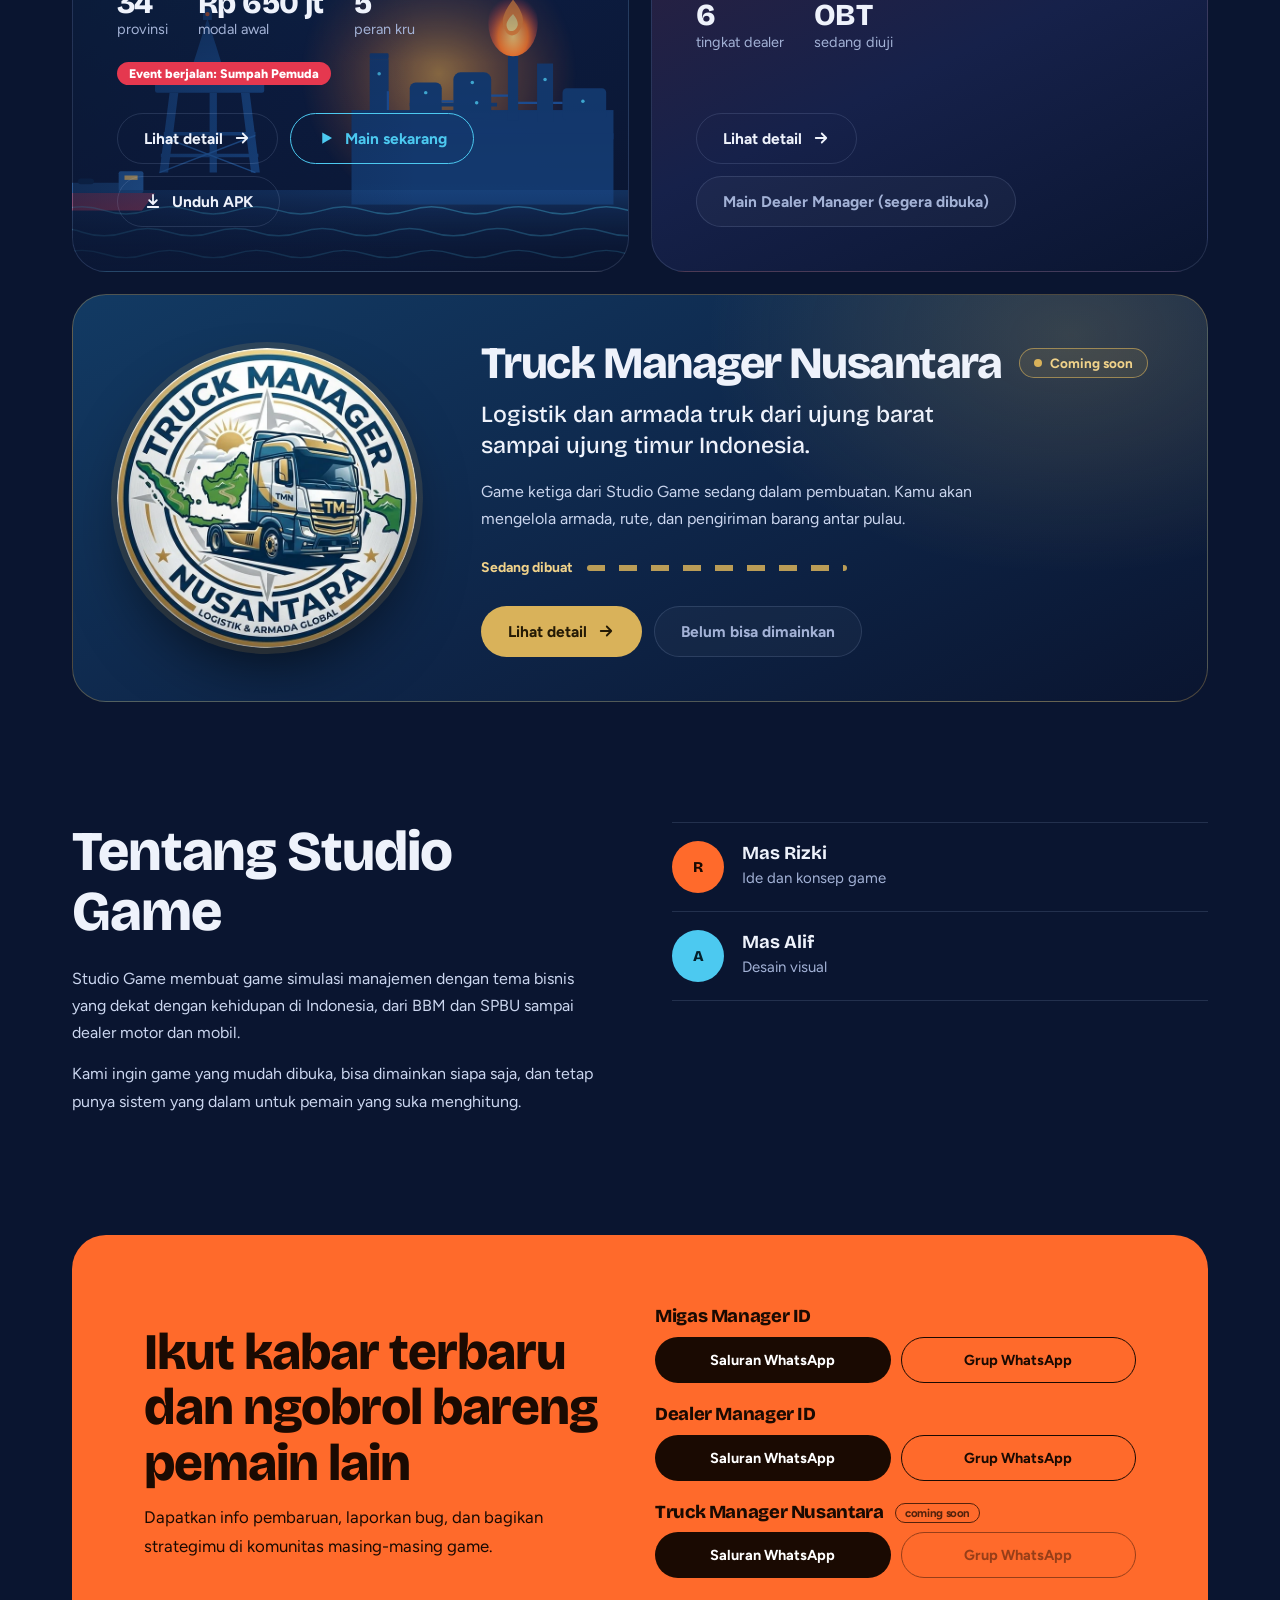
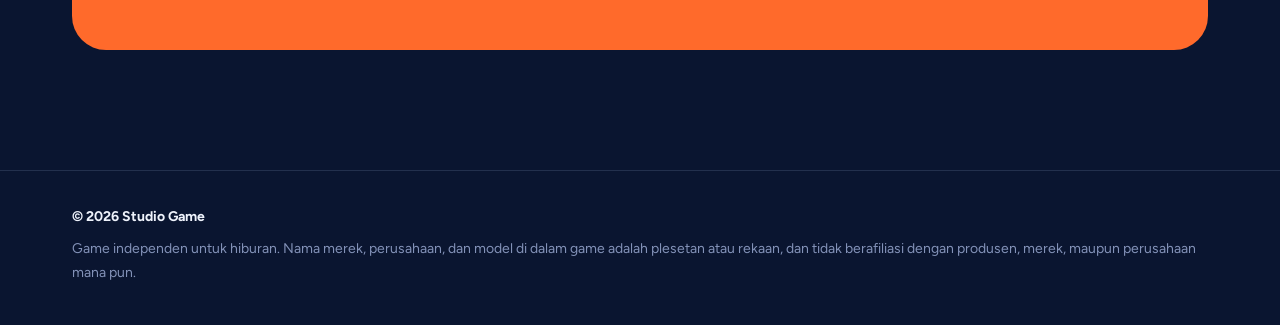
==== commit c9604758: "Add files via upload" ====
--- a/index.html
+++ b/index.html
@@ -36,7 +36,7 @@
 
 <header>
   <div class="wrap hd">
-    <a class="brand" href="#atas" aria-label="Studio Game, ke atas"><img src="assets/favicon.svg" alt=""><span>Studio Game</span></a>
+    <a class="brand" href="#atas" aria-label="Studio Game, ke atas"><img src="assets/favicon.svg" alt=""><span>Studio <em>Game</em></span></a>
     <nav aria-label="Menu utama"><a href="#game">Game</a><a href="#studio">Tentang</a><a href="#komunitas">Komunitas</a></nav>
   </div>
 </header>
@@ -47,15 +47,16 @@
   <div class="globe-wrap"><canvas id="globe" aria-hidden="true"></canvas></div>
   <div class="wrap">
     <h1 data-in style="--d:.1s">Game manajemen bisnis buatan Indonesia.</h1>
-    <p class="lead" data-in style="--d:.3s">Kami membuat game simulasi yang bisa langsung dimainkan di browser. Dua sudah bisa dimainkan, satu lagi sedang dibuat: Truck Manager Nusantara.</p>
+    <p class="lead" data-in style="--d:.3s">Kami membuat game simulasi yang bisa langsung dimainkan di browser. Migas Manager ID sudah bisa dimainkan dan diunduh sebagai APK, Dealer Manager ID sedang disiapkan, dan satu lagi sedang dibuat: Truck Manager Nusantara.</p>
     <div class="cta" data-in style="--d:.45s">
-      <a class="btn btn-o" href="https://dealer-manager-id.web.app/" target="_blank" rel="noopener"><svg viewBox="0 0 24 24" fill="currentColor"><path d="M7 4.5v15l13-7.5z"/></svg>Main Dealer Manager (OBT)</a>
+      <span class="btn btn-off" aria-disabled="true">Main Dealer Manager (segera dibuka)</span>
       <a class="btn btn-a" href="https://migas-manager-indonesia.web.app/" target="_blank" rel="noopener"><svg viewBox="0 0 24 24" fill="currentColor"><path d="M7 4.5v15l13-7.5z"/></svg>Main Migas Manager ID</a>
+      <a class="btn btn-g" href="https://www.mediafire.com/file/24gcfck43lpch4j/Migas+Manager+ID.apk/file" target="_blank" rel="noopener"><svg viewBox="0 0 24 24" fill="none" stroke="currentColor" stroke-width="2.4" stroke-linecap="round" stroke-linejoin="round"><path d="M12 4v11M7 11l5 5 5-5M5 20h14"/></svg>Unduh APK Migas Manager</a>
       <a class="btn btn-g" href="#game">Baca penjelasan game</a>
     </div>
     <div class="status" data-in style="--d:.6s">
-      <span><i></i>Migas Manager ID v2.5.0 sudah rilis</span>
-      <span class="o"><i></i>Dealer Manager ID sedang Open Beta</span>
+      <span><i></i>Migas Manager ID v2.5.5 sudah rilis</span>
+      <span class="o"><i></i>Dealer Manager ID: main ditutup sementara</span>
       <span class="g"><i></i>Truck Manager Nusantara segera hadir</span>
     </div>
   </div>
@@ -67,7 +68,7 @@
     <div class="sec-h"><h2 data-scramble>Tiga game, tiga dunia bisnis</h2><p>Semuanya game simulasi: kamu mulai dari usaha kecil, mengambil keputusan, mengatur uang, lalu membesarkannya. Pilih salah satu untuk baca penjelasan lengkapnya.</p></div>
     <div class="gcards">
       <article class="game gcard migas">
-        <div class="gh"><h3>Migas Manager ID</h3><span class="tag">v2.4.5</span></div>
+        <div class="gh"><h3>Migas Manager ID</h3><span class="tag">v2.5.5</span></div>
         <p class="tagline">Bangun kerajaan distribusi BBM dan LPG dari Kilang Tuban sampai pelosok Nusantara.</p>
         <p class="gdesc">Kelola truk tangki, kapal tanker, kru, dan SPBU mitra secara real-time di peta 34 provinsi.</p>
         <ul class="facts"><li><b>34</b>provinsi</li><li><b>Rp 650 jt</b>modal awal</li><li><b>5</b>peran kru</li></ul>
@@ -75,6 +76,7 @@
         <div class="acts">
           <a class="btn btn-g more" href="migas/">Lihat detail<svg viewBox="0 0 24 24" fill="none" stroke="currentColor" stroke-width="2.4" stroke-linecap="round" stroke-linejoin="round"><path d="M5 12h14M13 6l6 6-6 6"/></svg></a>
           <a class="btn btn-a btn-main" href="https://migas-manager-indonesia.web.app/" target="_blank" rel="noopener"><svg viewBox="0 0 24 24" fill="currentColor"><path d="M7 4.5v15l13-7.5z"/></svg>Main sekarang</a>
+          <a class="btn btn-g btn-main" href="https://www.mediafire.com/file/24gcfck43lpch4j/Migas+Manager+ID.apk/file" target="_blank" rel="noopener"><svg viewBox="0 0 24 24" fill="none" stroke="currentColor" stroke-width="2.4" stroke-linecap="round" stroke-linejoin="round"><path d="M12 4v11M7 11l5 5 5-5M5 20h14"/></svg>Unduh APK</a>
         </div>
       </article>
       <article class="game gcard dealer">
@@ -84,7 +86,7 @@
         <ul class="facts"><li><b>6</b>tingkat dealer</li><li><b>OBT</b>sedang diuji</li></ul>
         <div class="acts">
           <a class="btn btn-g more" href="dealer/">Lihat detail<svg viewBox="0 0 24 24" fill="none" stroke="currentColor" stroke-width="2.4" stroke-linecap="round" stroke-linejoin="round"><path d="M5 12h14M13 6l6 6-6 6"/></svg></a>
-          <a class="btn btn-o btn-main" href="https://dealer-manager-id.web.app/" target="_blank" rel="noopener"><svg viewBox="0 0 24 24" fill="currentColor"><path d="M7 4.5v15l13-7.5z"/></svg>Main (OBT)</a>
+          <span class="btn btn-off btn-main" aria-disabled="true">Main Dealer Manager (segera dibuka)</span>
         </div>
       </article>
       <article class="game gcard truck wide">
--- a/css/style.css
+++ b/css/style.css
@@ -3,7 +3,7 @@
 *{box-sizing:border-box}
 html{scroll-behavior:smooth;scroll-padding-top:76px;background:var(--ink)}
 html.lock{overflow:hidden}
-body{margin:0;background:var(--ink);color:var(--paper);font:16px/1.7 'Figtree',system-ui,-apple-system,'Segoe UI',sans-serif;overflow-x:hidden;padding:env(safe-area-inset-top,0) 0 env(safe-area-inset-bottom,0)}
+body{margin:0;background:transparent;position:relative;color:var(--paper);font:16px/1.7 'Figtree',system-ui,-apple-system,'Segoe UI',sans-serif;overflow-x:hidden;padding:env(safe-area-inset-top,0) 0 env(safe-area-inset-bottom,0)}
 h1,h2,h3,h4{font-family:'Bricolage Grotesque','Figtree',system-ui,sans-serif;margin:0;line-height:1.08;letter-spacing:-.02em}
 p{margin:0}
 a{color:inherit}
@@ -39,7 +39,6 @@
 /* ===== HERO ===== */
 .hero{position:relative;min-height:100svh;display:flex;align-items:center;padding:calc(62px + 36px) 0 56px;overflow:hidden}
 .hero:before{content:"";position:absolute;inset:0;background:radial-gradient(760px 480px at 78% 45%,rgba(76,201,240,.10),transparent 65%),radial-gradient(560px 380px at 8% 85%,rgba(255,106,43,.10),transparent 65%);pointer-events:none}
-.hero:after{content:"";position:absolute;inset:0;background-image:linear-gradient(rgba(130,170,255,.045) 1px,transparent 1px),linear-gradient(90deg,rgba(130,170,255,.045) 1px,transparent 1px);background-size:56px 56px;-webkit-mask-image:radial-gradient(ellipse at 70% 50%,#000 10%,transparent 70%);mask-image:radial-gradient(ellipse at 70% 50%,#000 10%,transparent 70%);pointer-events:none}
 .globe-wrap{position:absolute;inset:0;pointer-events:none;z-index:1}
 .globe-wrap canvas{width:100%;height:100%;display:block}
 .js .globe-wrap{opacity:0;transition:opacity 1.4s ease}
@@ -78,7 +77,8 @@
 .game>*{position:relative}
 .game:before{content:"";position:absolute;inset:0;z-index:-1;background:radial-gradient(520px circle at var(--mx,50%) var(--my,0%),rgba(255,255,255,.075),transparent 62%);opacity:0;transition:opacity .4s;pointer-events:none}
 .game:hover:before{opacity:1}
-.migas{background:linear-gradient(155deg,#0d3050 0%,#0c1c40 58%,#0a1530 100%)}
+.migas{background:url(../assets/art-migas.svg) right bottom/min(118%,880px) auto no-repeat,radial-gradient(420px 260px at 88% 8%,rgba(255,106,43,.16),transparent 70%),linear-gradient(155deg,#0d3050 0%,#0c1c40 58%,#0a1530 100%)}
+.migas:after{content:"";position:absolute;inset:0;z-index:-1;pointer-events:none;background:linear-gradient(90deg,rgba(10,21,48,.55),transparent 62%)}
 .dealer{background:linear-gradient(155deg,#3b2038 0%,#16214a 60%,#0a1530 100%)}
 .gh{display:flex;flex-wrap:wrap;align-items:center;gap:14px 18px;margin-bottom:12px}
 .gh h3{font-size:clamp(2.1rem,5.4vw,4rem);font-weight:800;letter-spacing:-.035em}
@@ -273,3 +273,17 @@
 .mini{font:700 11.5px 'Figtree',sans-serif;border:1.5px solid currentColor;border-radius:99px;padding:2px 9px;margin-left:8px;vertical-align:middle;opacity:.75}
 .join .btn.off{opacity:.45;cursor:not-allowed}
 .join .btn.off:hover{background:transparent;transform:none}
+
+/* ===== LATAR STUDIO GAME: pola ikon game melayang pelan + cahaya ===== */
+html{background:#0a1530}
+body:before{content:"";position:fixed;inset:0;z-index:-1;pointer-events:none;background:radial-gradient(900px 600px at 90% -5%,rgba(76,201,240,.10),transparent 60%),radial-gradient(700px 520px at -5% 55%,rgba(255,106,43,.09),transparent 60%),radial-gradient(800px 560px at 70% 108%,rgba(229,56,79,.07),transparent 60%),url(../assets/bg-games.svg);background-size:auto,auto,auto,360px 360px;animation:bgdrift 90s linear infinite}
+body:after{content:"";position:fixed;inset:0;z-index:-1;pointer-events:none;background:linear-gradient(180deg,rgba(10,21,48,0) 0%,rgba(10,21,48,.55) 100%)}
+@keyframes bgdrift{to{background-position:0 0,0 0,0 0,360px 360px}}
+@media(prefers-reduced-motion:reduce){body:before{animation:none}}
+.calm body:before{animation:none}
+
+/* ===== LOGO ===== */
+.brand img{width:38px;height:38px;border-radius:11px;box-shadow:0 6px 18px -6px rgba(255,106,43,.7)}
+.brand span{letter-spacing:-.02em}
+.brand span:after{content:"";}
+.brand em{font-style:normal;background:linear-gradient(90deg,#ffb347,#ff6a2b 55%,#e5384f);-webkit-background-clip:text;background-clip:text;color:transparent}
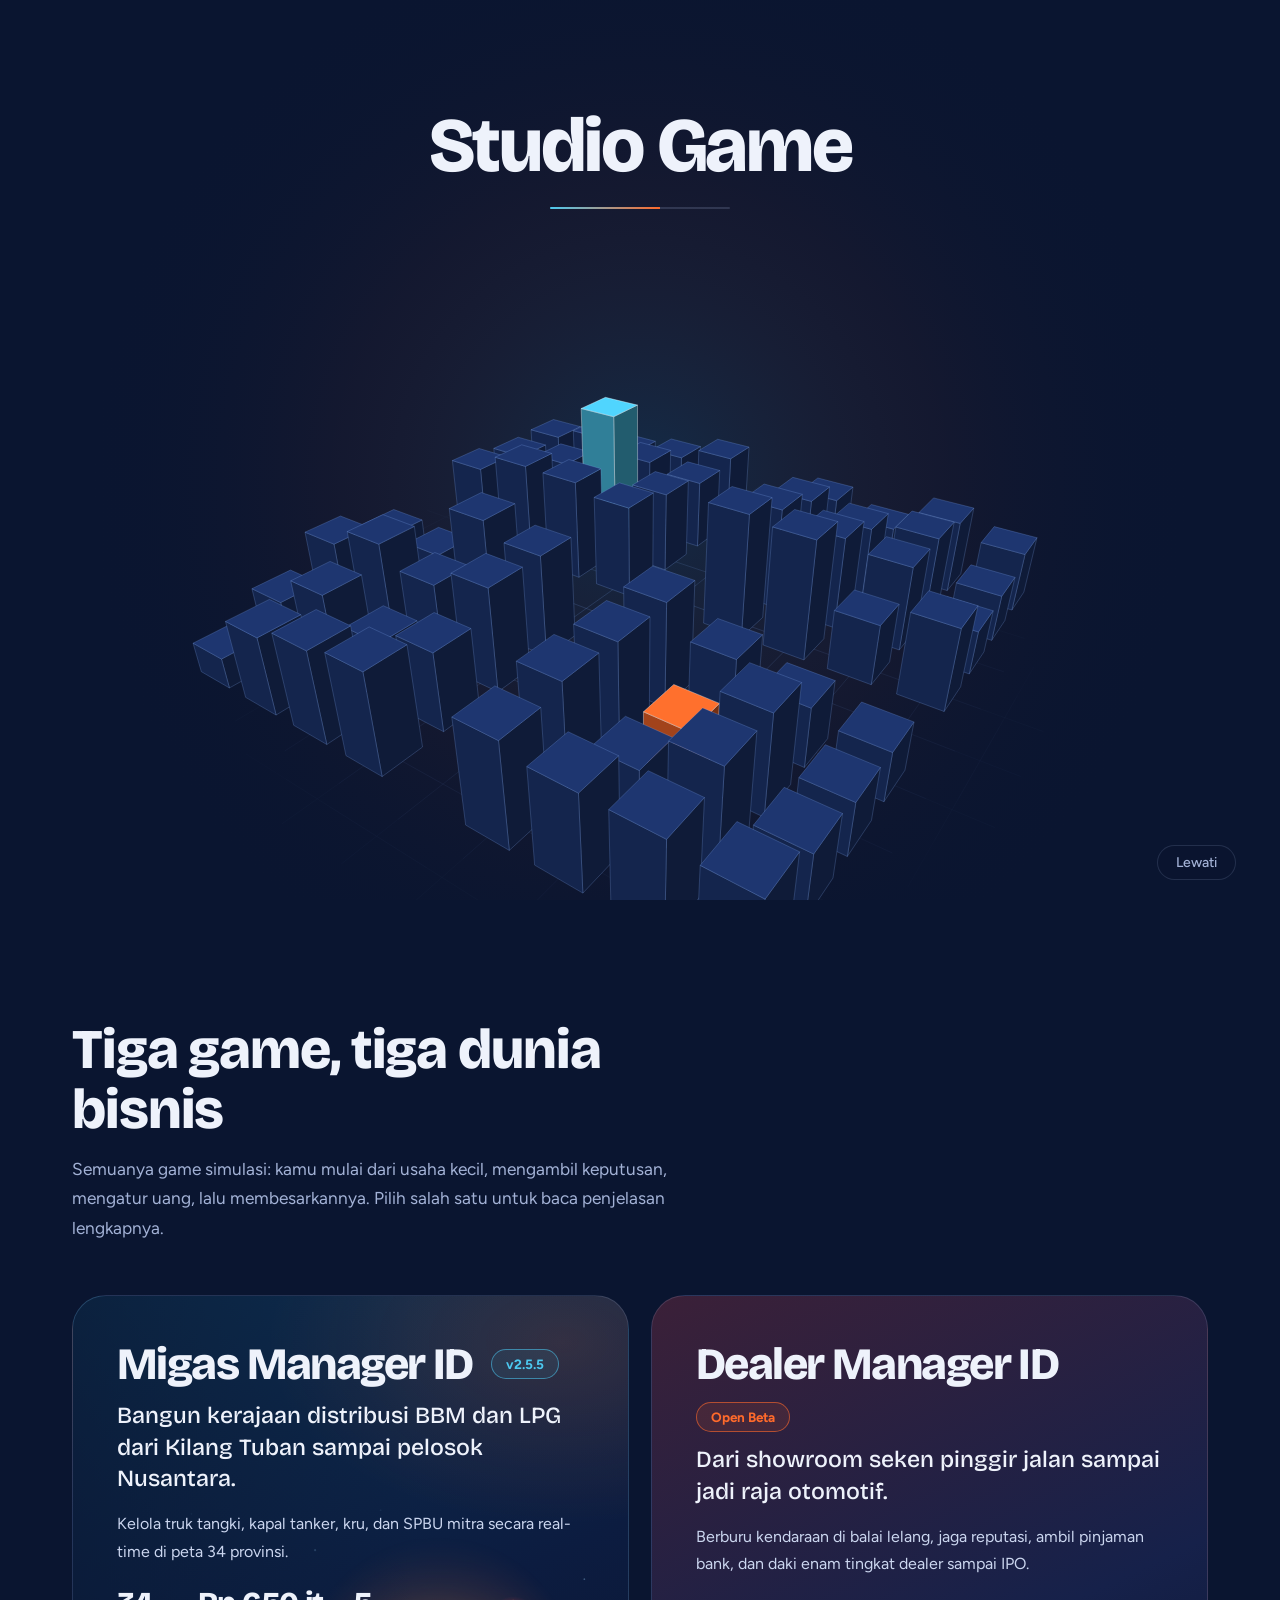
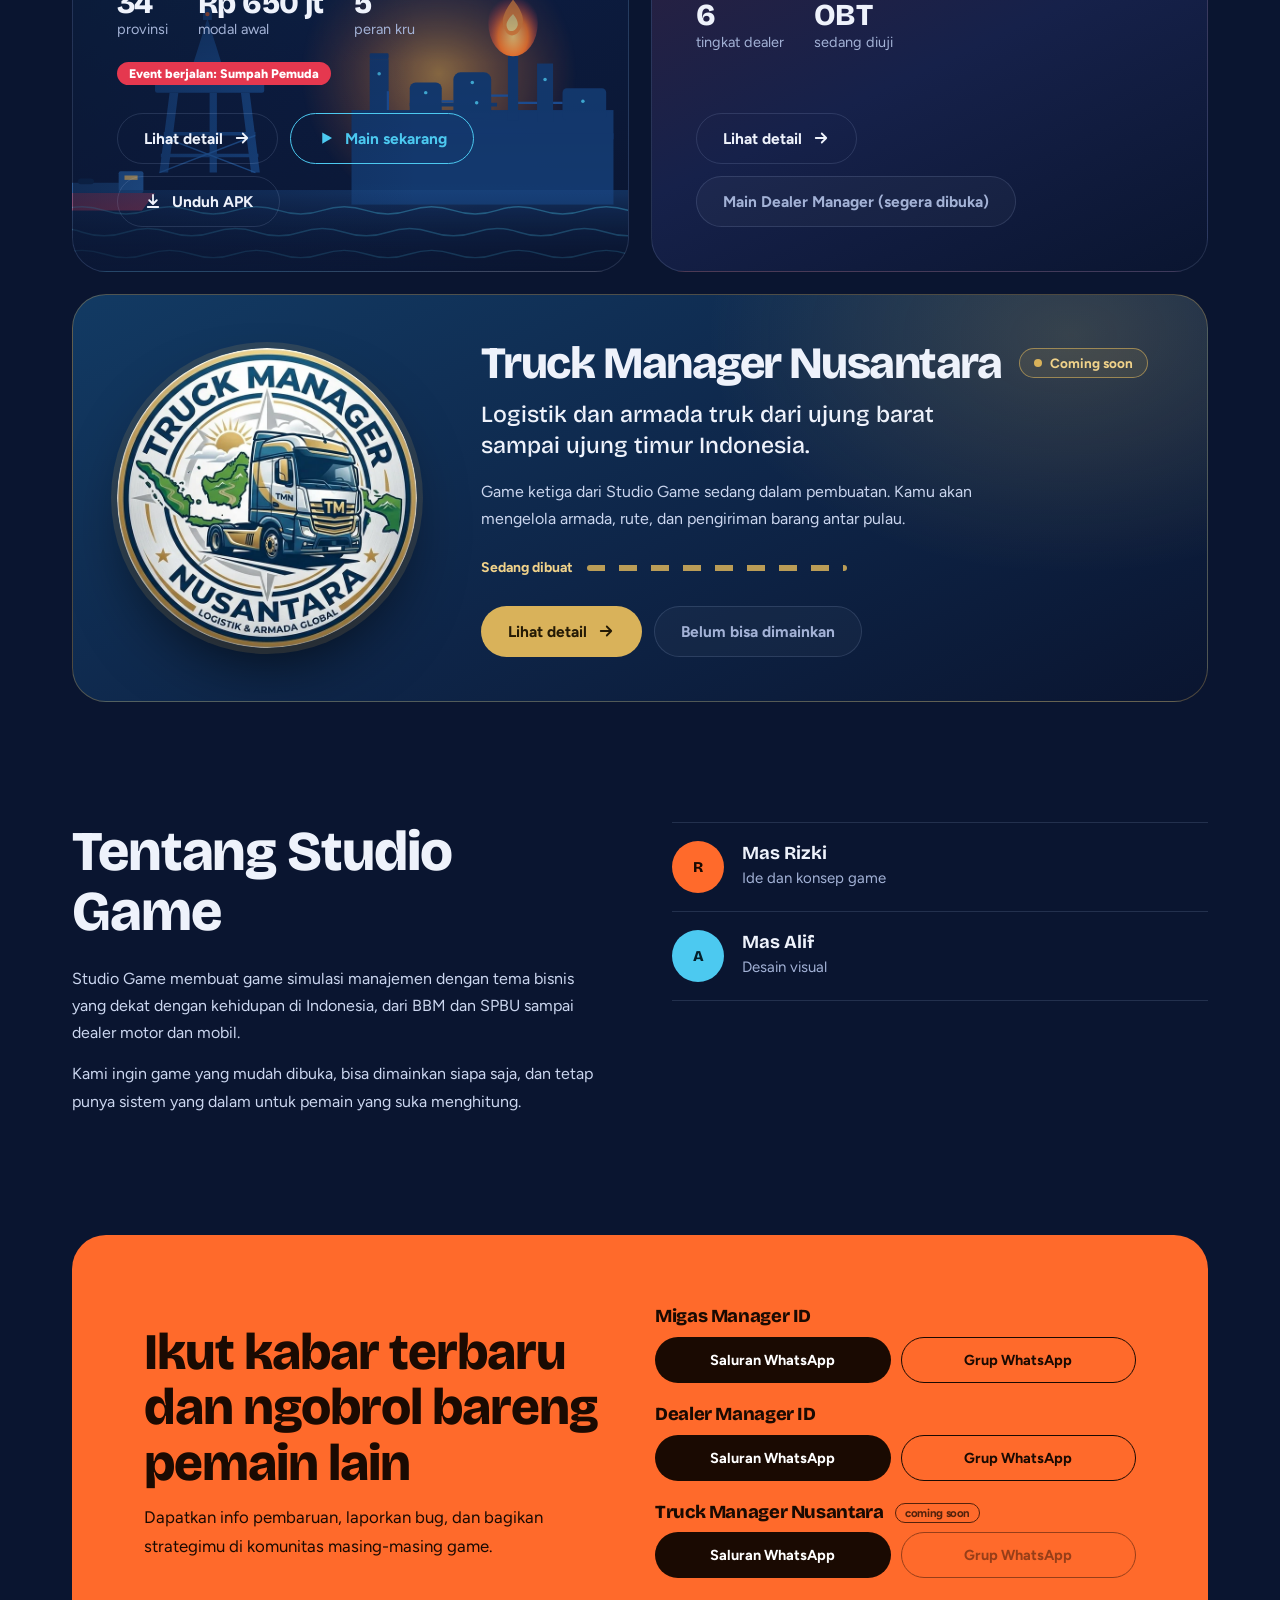
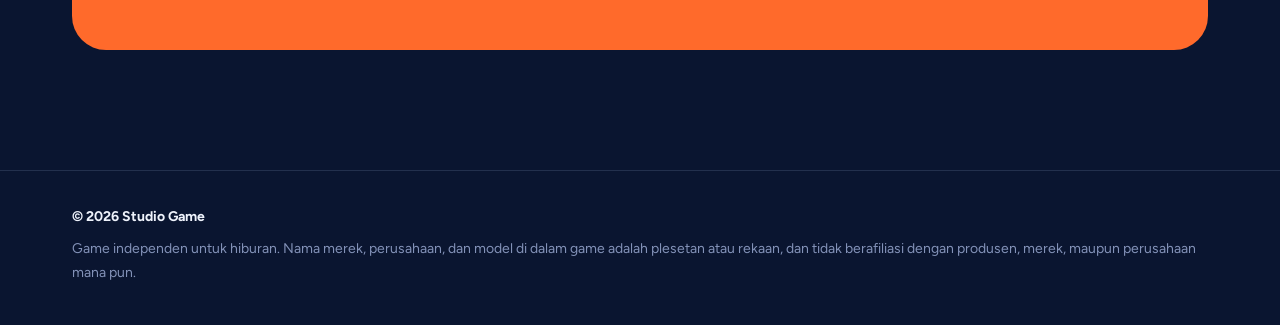
==== commit 358013b3: "Update Migas Manager ID version to 2.5.6" ====
--- a/index.html
+++ b/index.html
@@ -55,7 +55,7 @@
       <a class="btn btn-g" href="#game">Baca penjelasan game</a>
     </div>
     <div class="status" data-in style="--d:.6s">
-      <span><i></i>Migas Manager ID v2.5.5 sudah rilis</span>
+      <span><i></i>Migas Manager ID v2.5.6 sudah rilis</span>
       <span class="o"><i></i>Dealer Manager ID: main ditutup sementara</span>
       <span class="g"><i></i>Truck Manager Nusantara segera hadir</span>
     </div>
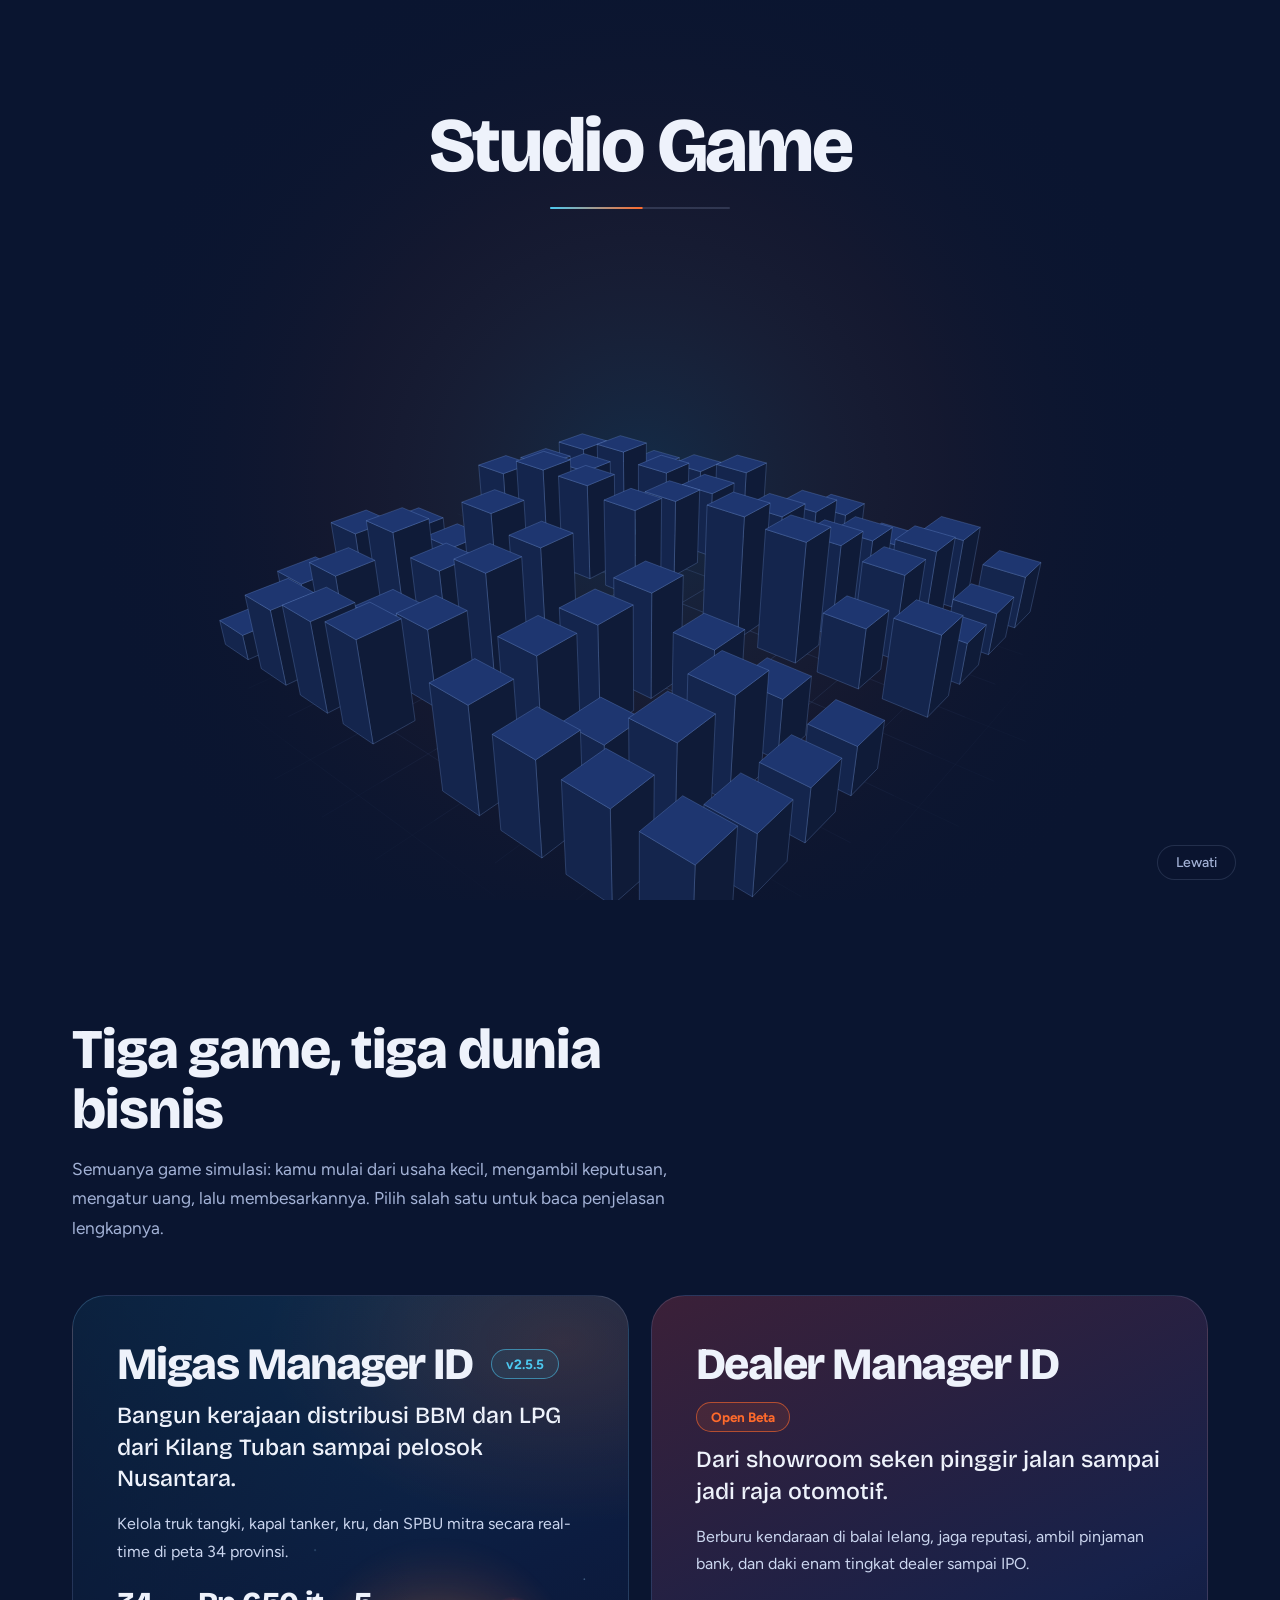
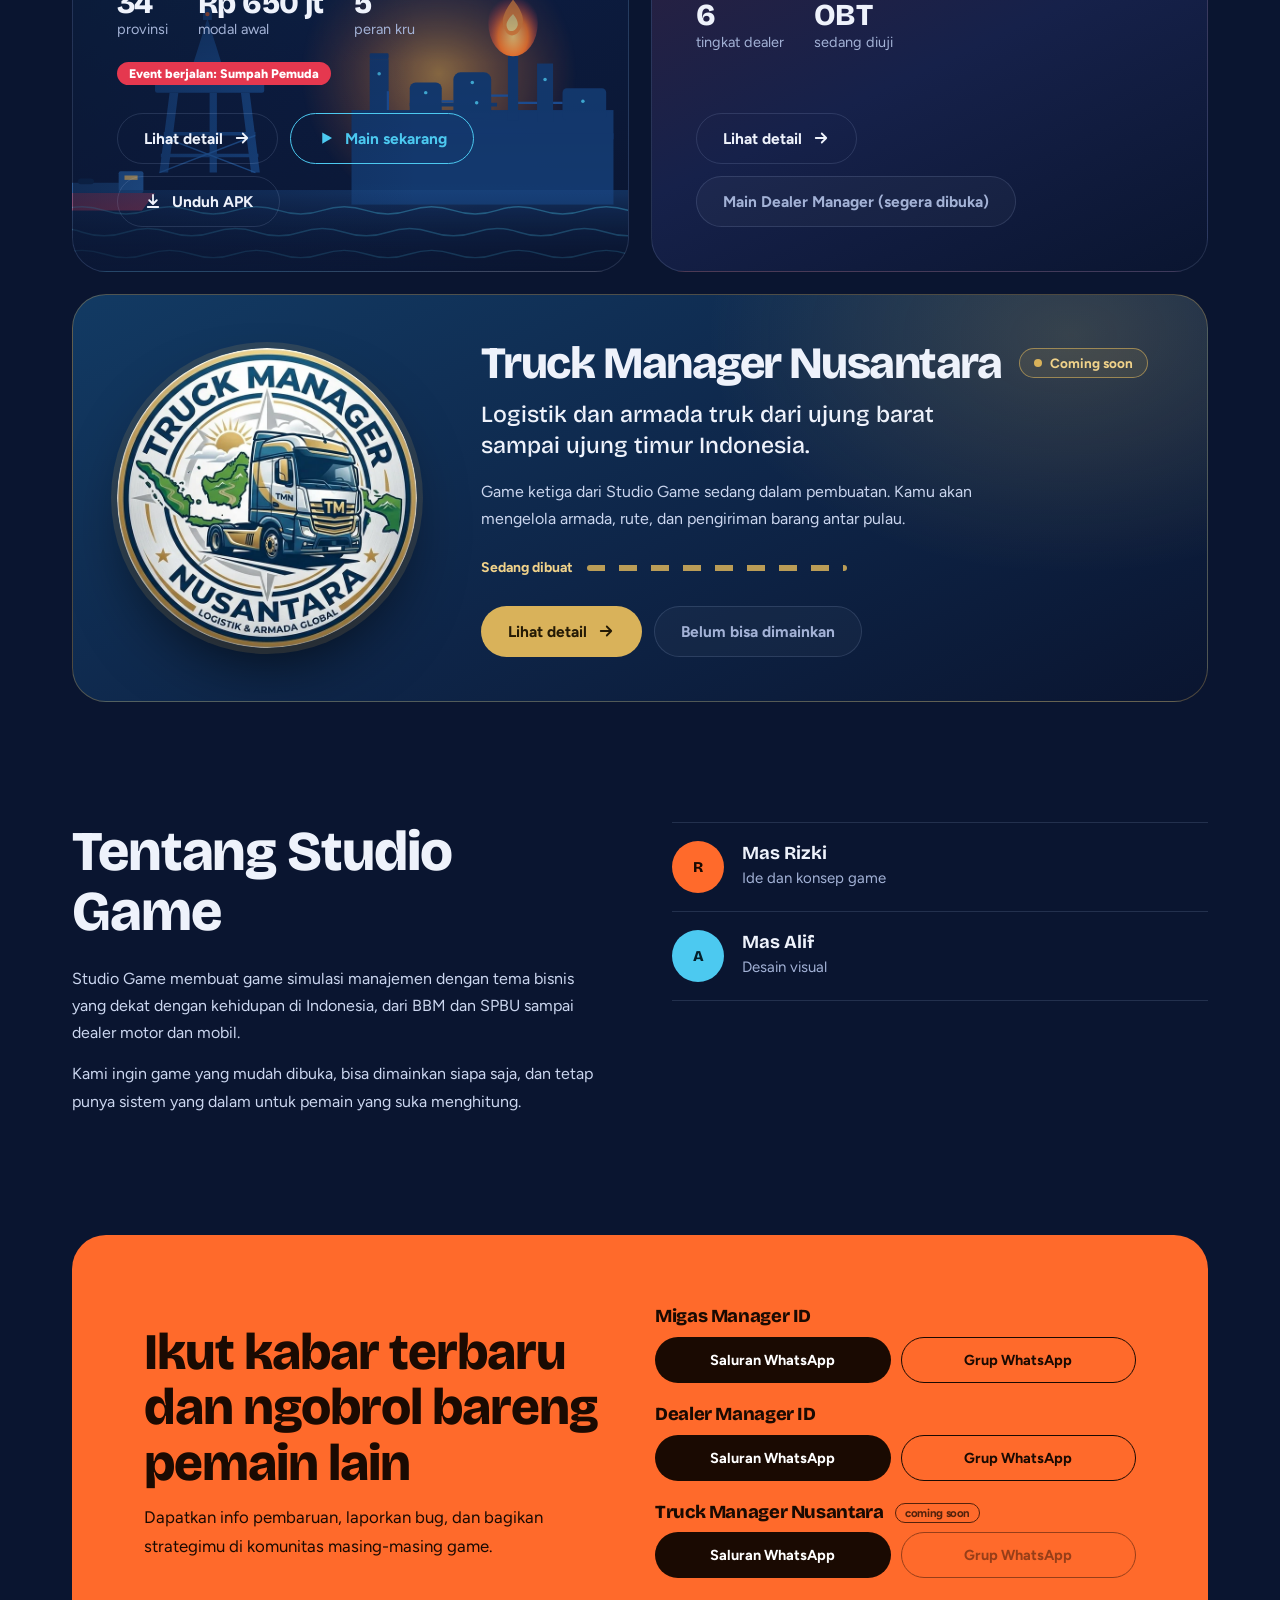
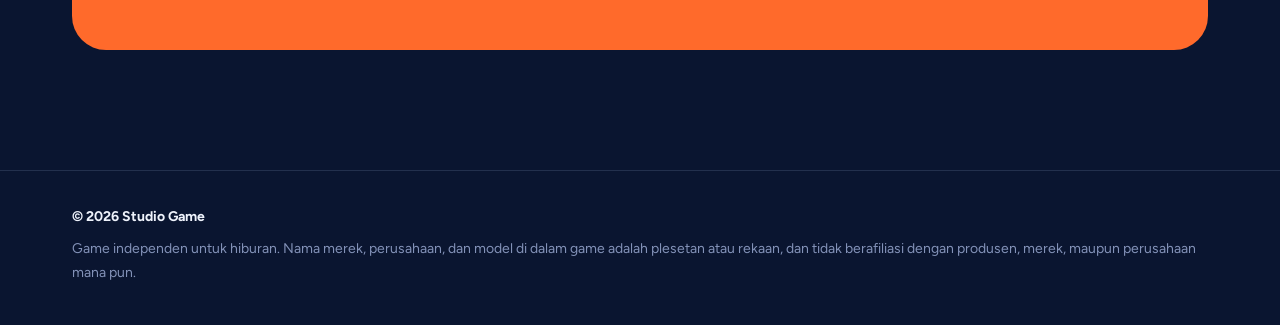
==== commit 39a6382b: "Update index.html" ====
--- a/index.html
+++ b/index.html
@@ -51,11 +51,11 @@
     <div class="cta" data-in style="--d:.45s">
       <span class="btn btn-off" aria-disabled="true">Main Dealer Manager (segera dibuka)</span>
       <a class="btn btn-a" href="https://migas-manager-indonesia.web.app/" target="_blank" rel="noopener"><svg viewBox="0 0 24 24" fill="currentColor"><path d="M7 4.5v15l13-7.5z"/></svg>Main Migas Manager ID</a>
-      <a class="btn btn-g" href="https://www.mediafire.com/file/24gcfck43lpch4j/Migas+Manager+ID.apk/file" target="_blank" rel="noopener"><svg viewBox="0 0 24 24" fill="none" stroke="currentColor" stroke-width="2.4" stroke-linecap="round" stroke-linejoin="round"><path d="M12 4v11M7 11l5 5 5-5M5 20h14"/></svg>Unduh APK Migas Manager</a>
+      <a class="btn btn-g" href="https://www.mediafire.com/file/jsqn30nic62xty1/Migas+Manajer+2.5.7.apk/file" target="_blank" rel="noopener"><svg viewBox="0 0 24 24" fill="none" stroke="currentColor" stroke-width="2.4" stroke-linecap="round" stroke-linejoin="round"><path d="M12 4v11M7 11l5 5 5-5M5 20h14"/></svg>Unduh APK Migas Manager</a>
       <a class="btn btn-g" href="#game">Baca penjelasan game</a>
     </div>
     <div class="status" data-in style="--d:.6s">
-      <span><i></i>Migas Manager ID v2.5.6 sudah rilis</span>
+      <span><i></i>Migas Manager ID v2.5.7 sudah rilis</span>
       <span class="o"><i></i>Dealer Manager ID: main ditutup sementara</span>
       <span class="g"><i></i>Truck Manager Nusantara segera hadir</span>
     </div>
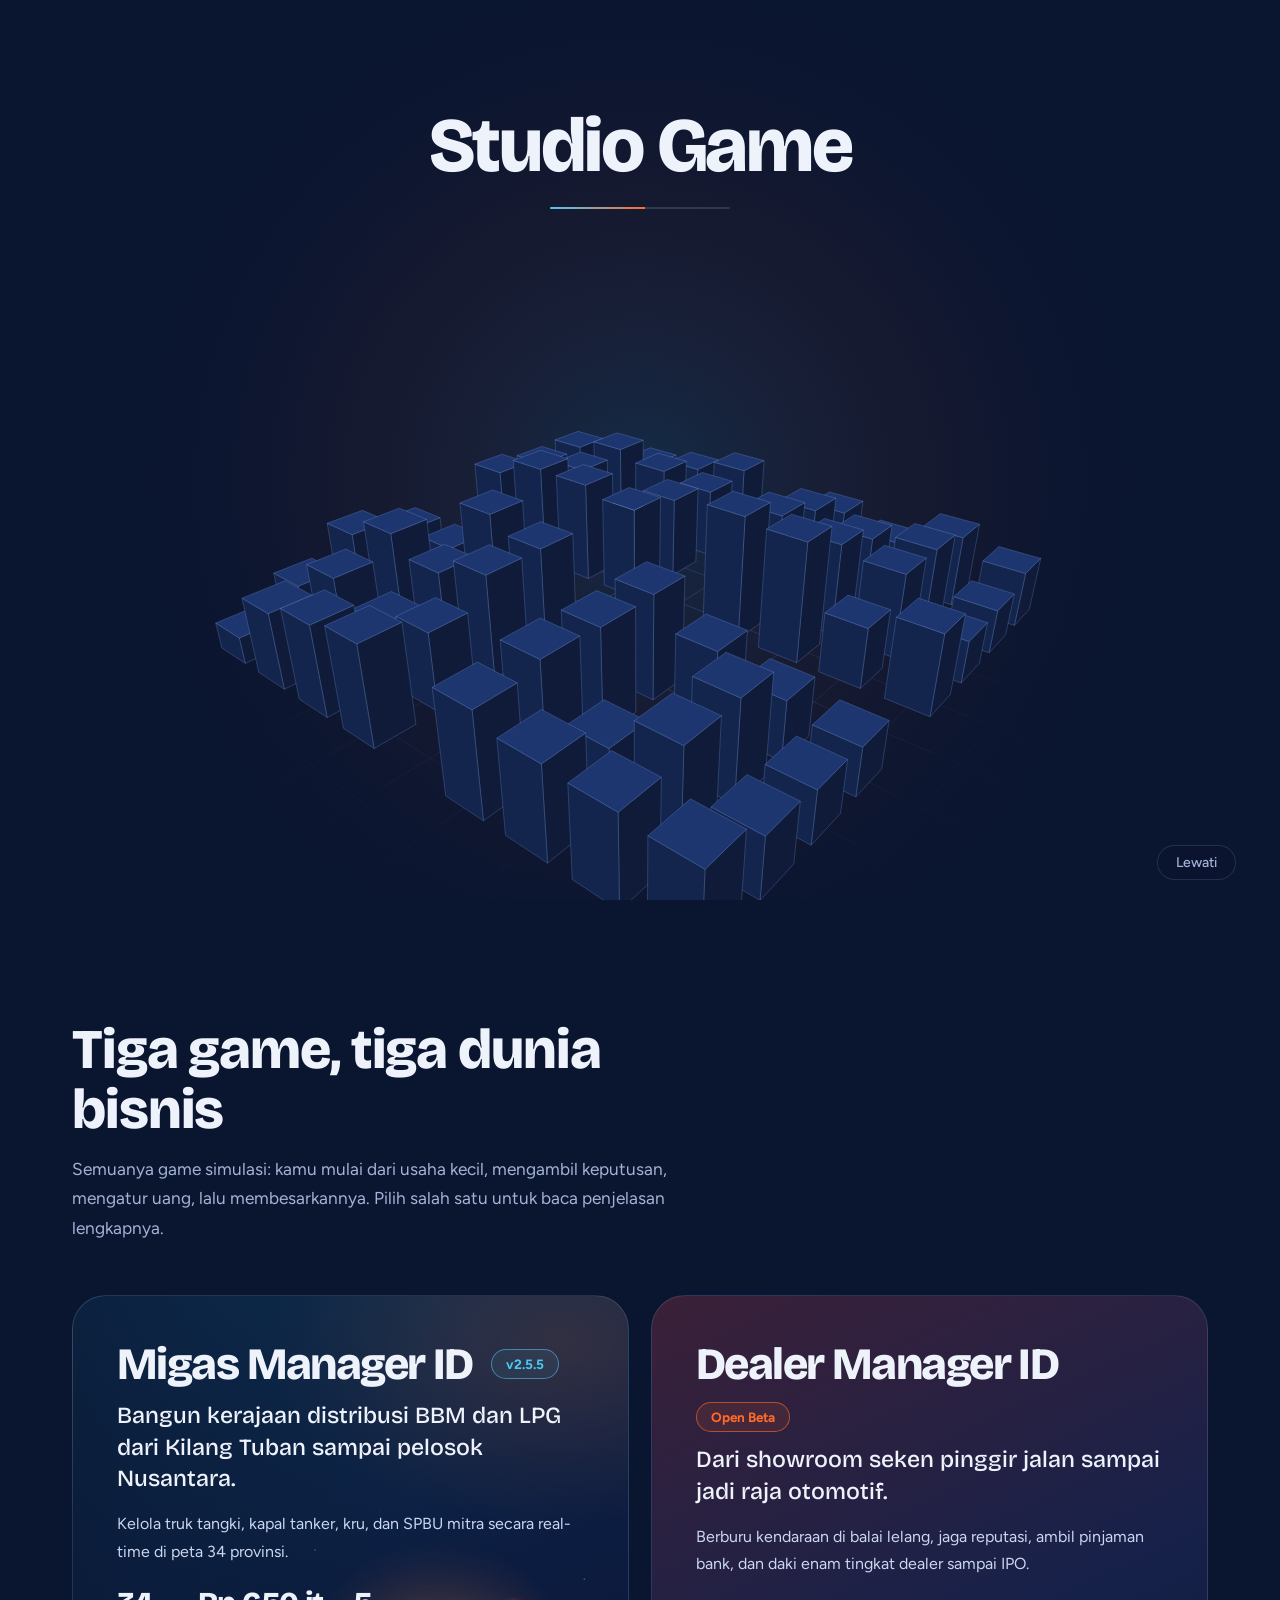
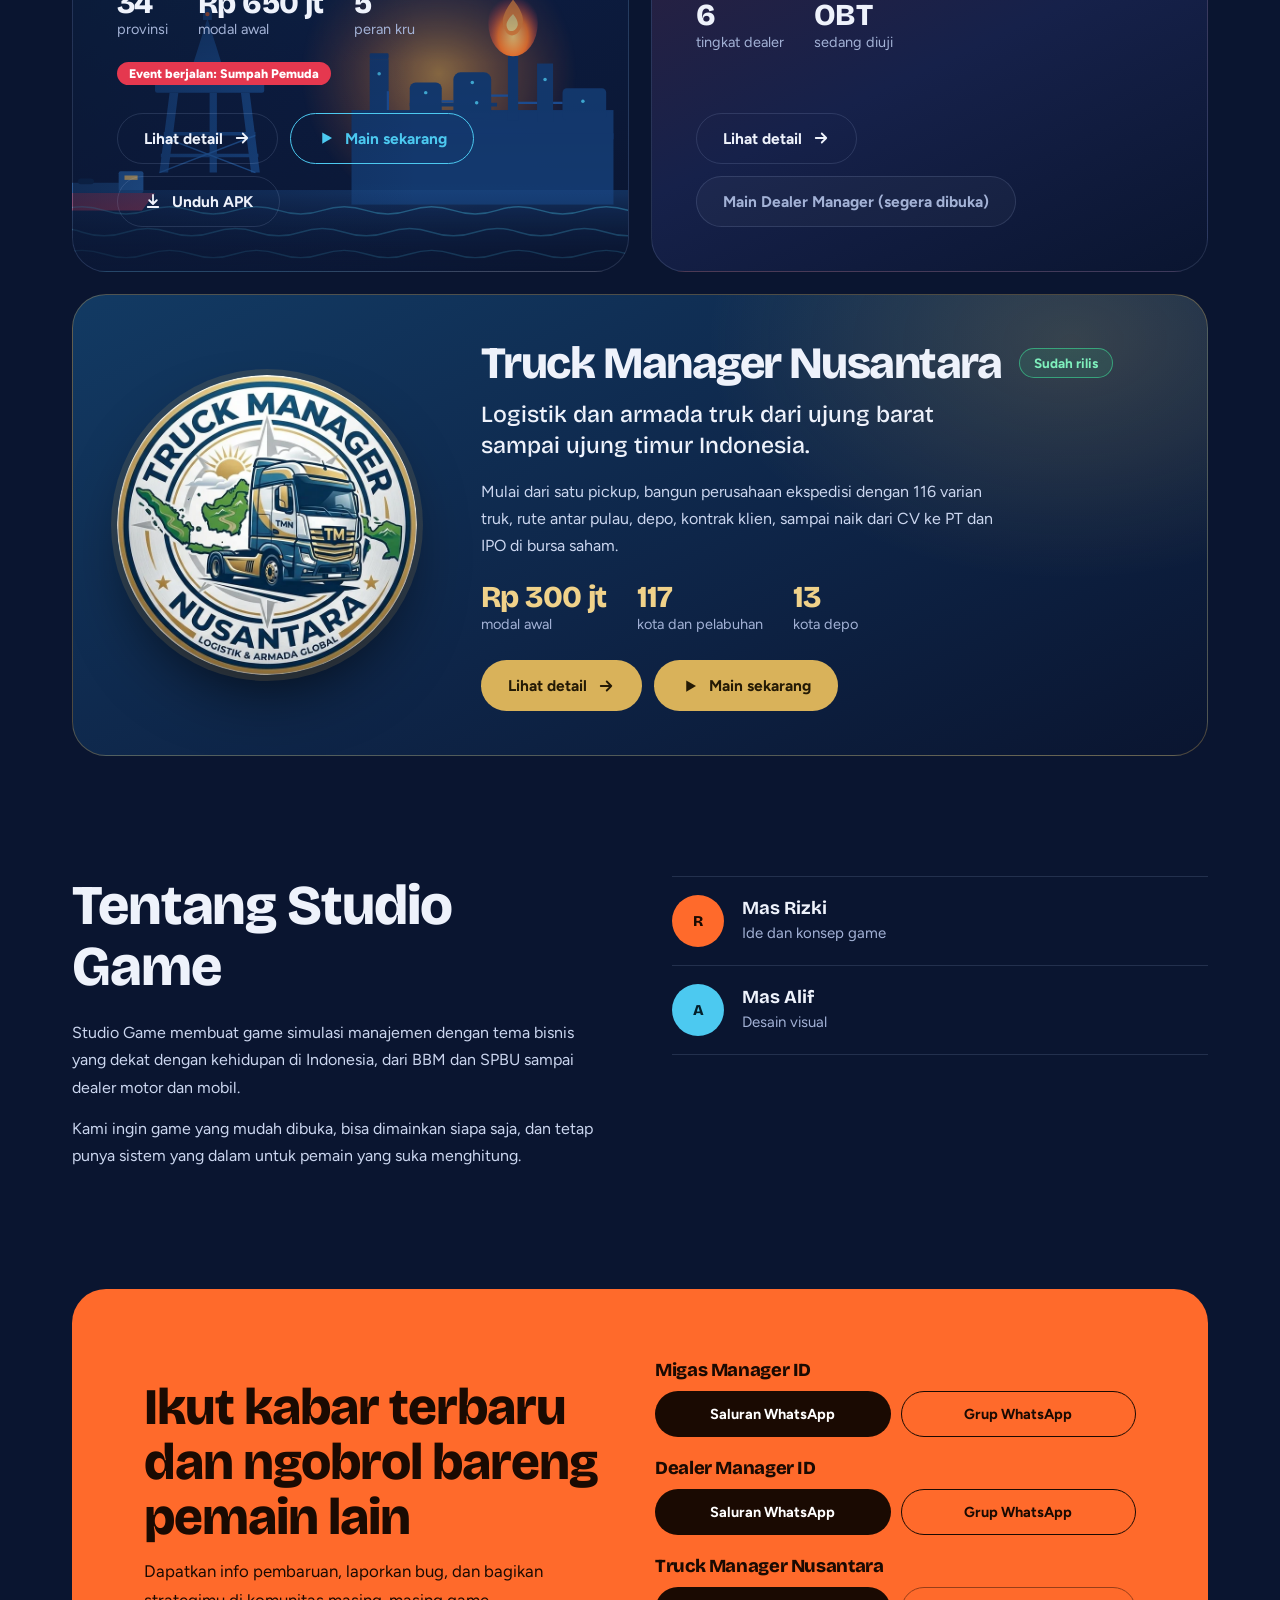
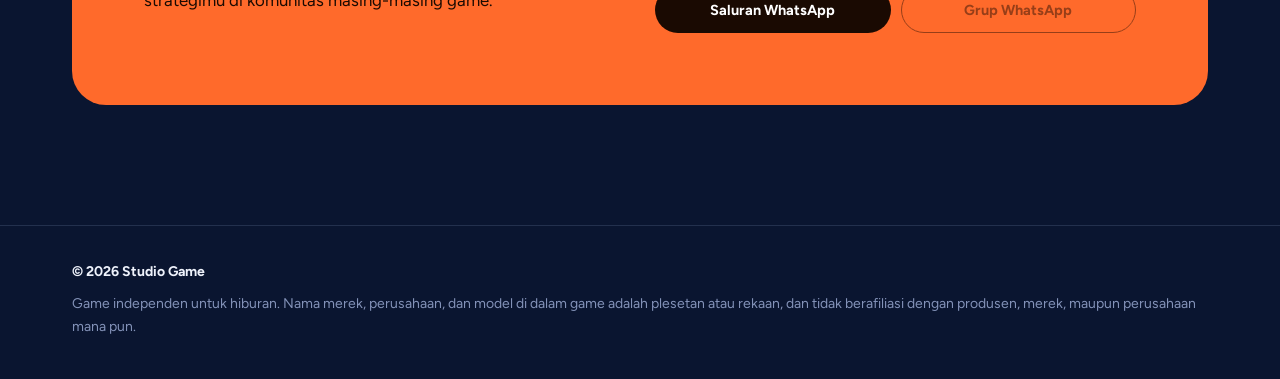
==== commit 1382cf0e: "Add files via upload" ====
--- a/index.html
+++ b/index.html
@@ -4,7 +4,7 @@
 <meta charset="UTF-8">
 <meta name="viewport" content="width=device-width, initial-scale=1, viewport-fit=cover">
 <title>Studio Game | Game simulasi bisnis buatan Indonesia</title>
-<meta name="description" content="Studio Game membuat game simulasi manajemen bisnis dari Indonesia: Migas Manager ID (distribusi BBM & LPG), Dealer Manager ID (dealer kendaraan, Open Beta), dan Truck Manager Nusantara (logistik dan armada, segera hadir).">
+<meta name="description" content="Studio Game membuat game simulasi manajemen bisnis dari Indonesia: Migas Manager ID (distribusi BBM & LPG), Dealer Manager ID (dealer kendaraan, Open Beta), dan Truck Manager Nusantara (logistik dan armada, rilis 3 November 2026 pukul 20.30 WIB).">
 <meta name="robots" content="index, follow">
 <meta property="og:type" content="website">
 <meta property="og:title" content="Studio Game | Game simulasi bisnis buatan Indonesia">
@@ -47,17 +47,18 @@
   <div class="globe-wrap"><canvas id="globe" aria-hidden="true"></canvas></div>
   <div class="wrap">
     <h1 data-in style="--d:.1s">Game manajemen bisnis buatan Indonesia.</h1>
-    <p class="lead" data-in style="--d:.3s">Kami membuat game simulasi yang bisa langsung dimainkan di browser. Migas Manager ID sudah bisa dimainkan dan diunduh sebagai APK, Dealer Manager ID sedang disiapkan, dan satu lagi sedang dibuat: Truck Manager Nusantara.</p>
+    <p class="lead" data-in style="--d:.3s">Kami membuat game simulasi yang bisa langsung dimainkan di browser. Migas Manager ID sudah bisa dimainkan dan diunduh sebagai APK, Dealer Manager ID sedang disiapkan, dan Truck Manager Nusantara segera rilis pada 3 November 2026 pukul 20.30 WIB.</p>
     <div class="cta" data-in style="--d:.45s">
       <span class="btn btn-off" aria-disabled="true">Main Dealer Manager (segera dibuka)</span>
       <a class="btn btn-a" href="https://migas-manager-indonesia.web.app/" target="_blank" rel="noopener"><svg viewBox="0 0 24 24" fill="currentColor"><path d="M7 4.5v15l13-7.5z"/></svg>Main Migas Manager ID</a>
-      <a class="btn btn-g" href="https://www.mediafire.com/file/jsqn30nic62xty1/Migas+Manajer+2.5.7.apk/file" target="_blank" rel="noopener"><svg viewBox="0 0 24 24" fill="none" stroke="currentColor" stroke-width="2.4" stroke-linecap="round" stroke-linejoin="round"><path d="M12 4v11M7 11l5 5 5-5M5 20h14"/></svg>Unduh APK Migas Manager</a>
+      <a class="btn btn-g" href="https://www.mediafire.com/file/24gcfck43lpch4j/Migas+Manager+ID.apk/file" target="_blank" rel="noopener"><svg viewBox="0 0 24 24" fill="none" stroke="currentColor" stroke-width="2.4" stroke-linecap="round" stroke-linejoin="round"><path d="M12 4v11M7 11l5 5 5-5M5 20h14"/></svg>Unduh APK Migas Manager</a>
       <a class="btn btn-g" href="#game">Baca penjelasan game</a>
     </div>
     <div class="status" data-in style="--d:.6s">
-      <span><i></i>Migas Manager ID v2.5.7 sudah rilis</span>
+      <span><i></i>Migas Manager ID v2.5.5 sudah rilis</span>
       <span class="o"><i></i>Dealer Manager ID: main ditutup sementara</span>
-      <span class="g"><i></i>Truck Manager Nusantara segera hadir</span>
+      <span class="g" data-pre><i></i>Truck Manager Nusantara rilis 3 November 2026, 20.30 WIB</span>
+      <span class="live" data-live><i></i>Truck Manager Nusantara sudah rilis</span>
     </div>
   </div>
 </section>
@@ -92,13 +93,23 @@
       <article class="game gcard truck wide">
         <div class="tlogo"><img src="assets/truck-logo.webp" width="320" height="320" alt="Logo Truck Manager Nusantara: truk dengan peta Indonesia di dalam lingkaran" loading="lazy" decoding="async"></div>
         <div class="tbody">
-          <div class="gh"><h3>Truck Manager Nusantara</h3><span class="tag soon"><i></i>Coming soon</span></div>
+          <div class="gh"><h3>Truck Manager Nusantara</h3><span class="tag soon" data-pre><i></i>Rilis 3 Nov 2026</span><span class="tag live" data-live>Sudah rilis</span></div>
           <p class="tagline">Logistik dan armada truk dari ujung barat sampai ujung timur Indonesia.</p>
-          <p class="gdesc">Game ketiga dari Studio Game sedang dalam pembuatan. Kamu akan mengelola armada, rute, dan pengiriman barang antar pulau.</p>
-          <div class="road" role="img" aria-label="Sedang dalam pembuatan"><span>Sedang dibuat</span></div>
+          <p class="gdesc">Mulai dari satu pickup, bangun perusahaan ekspedisi dengan 116 varian truk, rute antar pulau, depo, kontrak klien, sampai naik dari CV ke PT dan IPO di bursa saham.</p>
+          <ul class="facts"><li><b>Rp 300 jt</b>modal awal</li><li><b>117</b>kota dan pelabuhan</li><li><b>13</b>kota depo</li></ul>
+          <div class="cd sm" data-countdown role="timer" aria-label="Hitung mundur rilis Truck Manager Nusantara">
+            <span class="cd-l">Rilis 3 November 2026, 20.30 WIB</span>
+            <div class="cd-g">
+              <div><b data-u="d">00</b><span>hari</span></div>
+              <div><b data-u="h">00</b><span>jam</span></div>
+              <div><b data-u="m">00</b><span>menit</span></div>
+              <div><b data-u="s">00</b><span>detik</span></div>
+            </div>
+          </div>
           <div class="acts">
             <a class="btn btn-gold more" href="truck/">Lihat detail<svg viewBox="0 0 24 24" fill="none" stroke="currentColor" stroke-width="2.4" stroke-linecap="round" stroke-linejoin="round"><path d="M5 12h14M13 6l6 6-6 6"/></svg></a>
-            <span class="btn btn-off btn-main" aria-disabled="true">Belum bisa dimainkan</span>
+            <span class="btn btn-off btn-main" data-pre aria-disabled="true">Belum bisa dimainkan</span>
+            <a class="btn btn-gold btn-main" data-live href="https://truck-manajer-nusantara.web.app" target="_blank" rel="noopener"><svg viewBox="0 0 24 24" fill="currentColor"><path d="M7 4.5v15l13-7.5z"/></svg>Main sekarang</a>
           </div>
         </div>
       </article>
@@ -142,7 +153,7 @@
           </div>
         </div>
         <div>
-          <h3>Truck Manager Nusantara <span class="mini">coming soon</span></h3>
+          <h3>Truck Manager Nusantara <span class="mini" data-pre>rilis 3 Nov</span></h3>
           <div class="links">
             <a class="btn" href="https://whatsapp.com/channel/0029Vb9nWaJLY6dBSWtz0R0m" target="_blank" rel="noopener">Saluran WhatsApp</a>
             <span class="btn alt off" aria-disabled="true" title="Link grup belum tersedia">Grup WhatsApp</span>
@@ -163,5 +174,6 @@
 <script src="js/intro.js"></script>
 <script src="js/globe.js"></script>
 <script src="js/main.js"></script>
+<script src="js/countdown.js"></script>
 </body>
 </html>
--- a/css/style.css
+++ b/css/style.css
@@ -287,3 +287,32 @@
 .brand span{letter-spacing:-.02em}
 .brand span:after{content:"";}
 .brand em{font-style:normal;background:linear-gradient(90deg,#ffb347,#ff6a2b 55%,#e5384f);-webkit-background-clip:text;background-clip:text;color:transparent}
+
+/* ===== v2.5: HITUNG MUNDUR RILIS TRUCK MANAGER NUSANTARA ===== */
+.cd{margin-top:26px;max-width:460px}
+.cd-l{display:block;font:700 13.5px 'Figtree',sans-serif;color:var(--gold2);letter-spacing:.04em;text-transform:uppercase;margin-bottom:10px}
+.cd-g{display:grid;grid-template-columns:repeat(4,1fr);gap:10px}
+.cd-g div{padding:14px 6px 10px;text-align:center;border-radius:16px;border:1px solid rgba(217,178,90,.38);background:rgba(10,21,48,.55)}
+.cd-g b{display:block;font:800 clamp(1.7rem,6vw,2.4rem)/1.05 'Bricolage Grotesque',sans-serif;color:var(--paper);font-variant-numeric:tabular-nums;letter-spacing:-.02em}
+.cd-g span{display:block;margin-top:4px;font-size:12.5px;color:var(--mute)}
+.cd-w{margin-top:10px;font-size:13.5px;color:#9fb0d3}
+.cd.sm{margin-top:18px;max-width:380px}
+.cd.sm .cd-g b{font-size:clamp(1.3rem,5vw,1.7rem)}
+.cd.sm .cd-g div{padding:10px 4px 8px}
+.cd-live{display:none;margin-top:22px;padding:16px 20px;border-radius:18px;border:1px solid rgba(61,220,151,.5);background:rgba(61,220,151,.1);max-width:460px}
+.cd-live b{display:block;font:800 1.25rem 'Bricolage Grotesque',sans-serif;color:#7ff0bd}
+.cd-live span{display:block;margin-top:2px;color:#cbd6ef;font-size:14.5px}
+.tmn-live .cd{display:none}
+.tmn-live .cd-live{display:block}
+.tmn-live [data-pre]{display:none!important}
+[data-live]{display:none!important}
+.tmn-live [data-live]{display:inline-flex!important}
+.status .live i{background:#3ddc97}
+.tag.live{color:#7ff0bd;border-color:rgba(61,220,151,.6);background:rgba(61,220,151,.1)}
+.fleet-grid{display:grid;gap:12px;margin-top:22px}
+@media(min-width:700px){.fleet-grid{grid-template-columns:repeat(3,1fr)}}
+.fleet-grid li{list-style:none;padding:16px 18px;border-radius:16px;border:1px solid rgba(217,178,90,.28);background:rgba(217,178,90,.06);color:var(--mute);font-size:14.5px;line-height:1.5}
+.fleet-grid b{display:block;color:var(--gold2);font:700 1.05rem 'Bricolage Grotesque',sans-serif;margin-bottom:2px}
+.truck .steps li{border-top-color:rgba(217,178,90,.55)}
+.truck .steps li:before{color:var(--gold)}
+.truck .facts b{color:var(--gold2)}
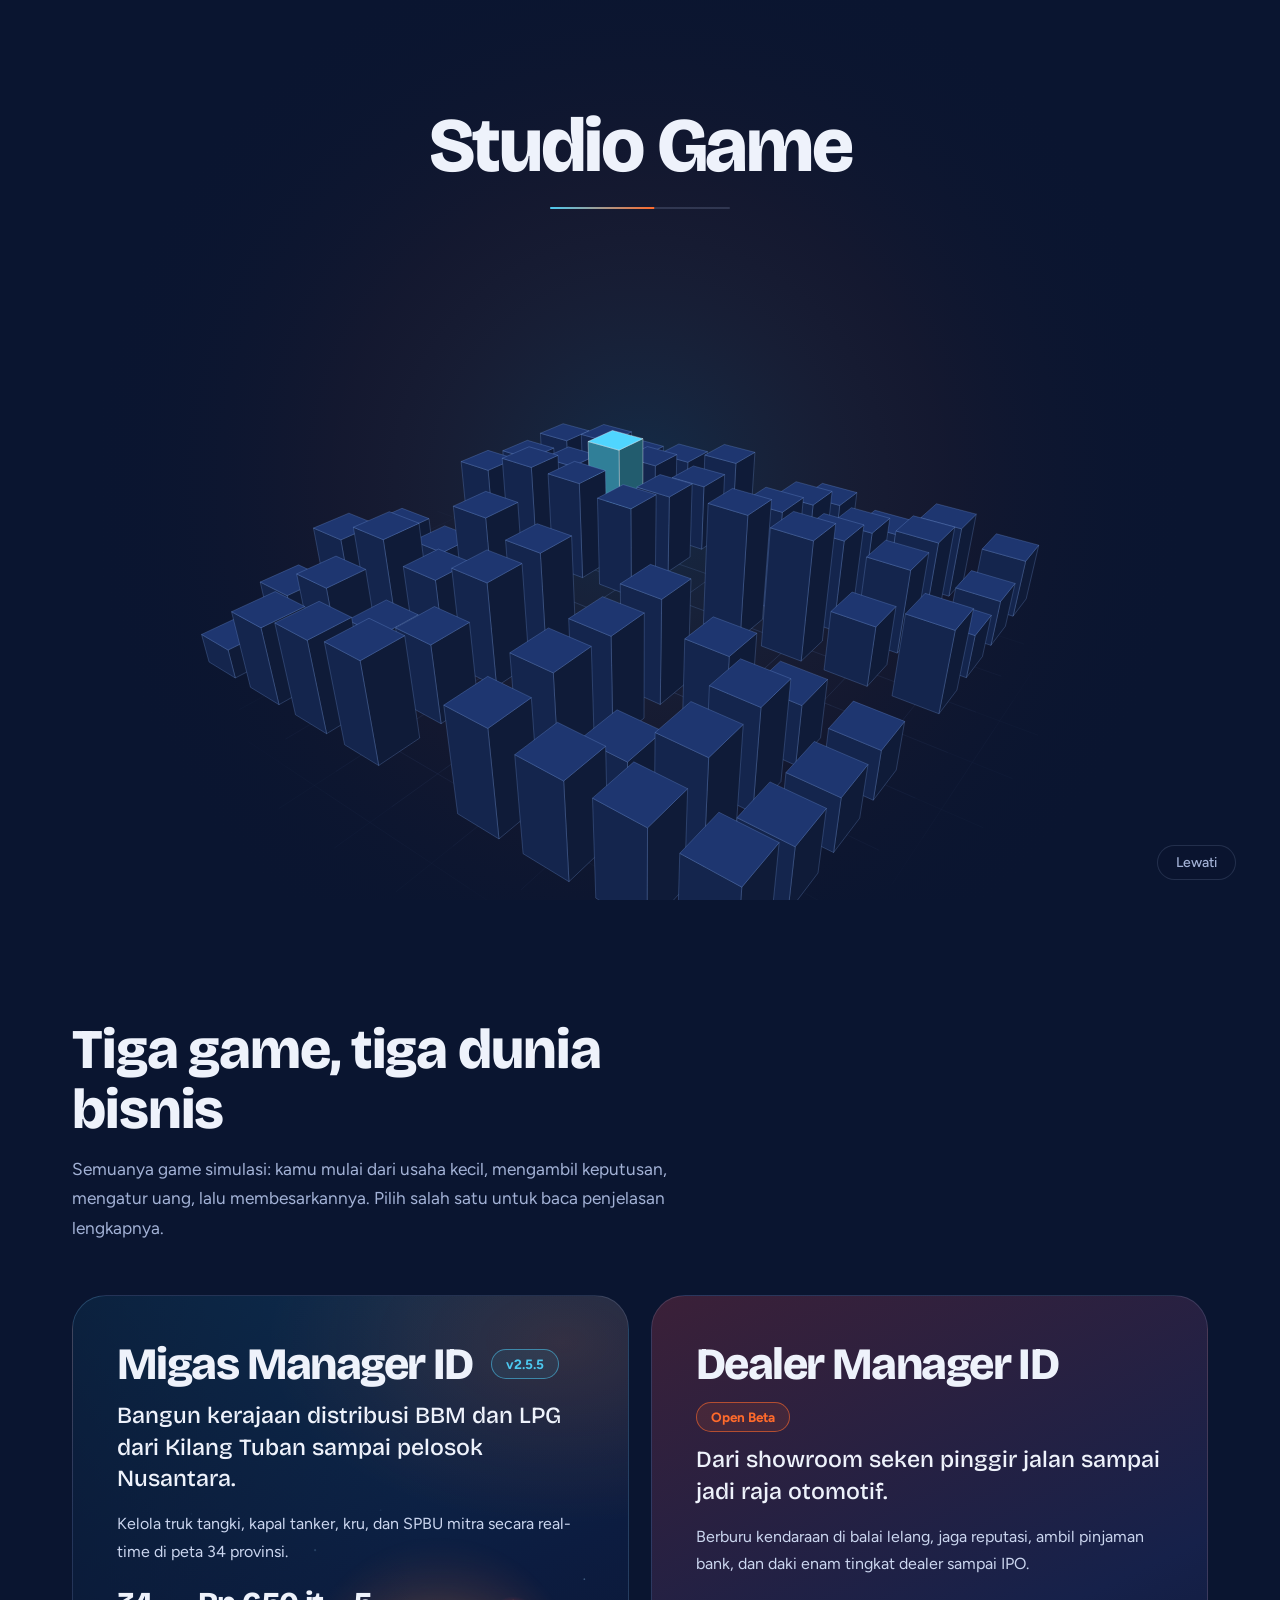
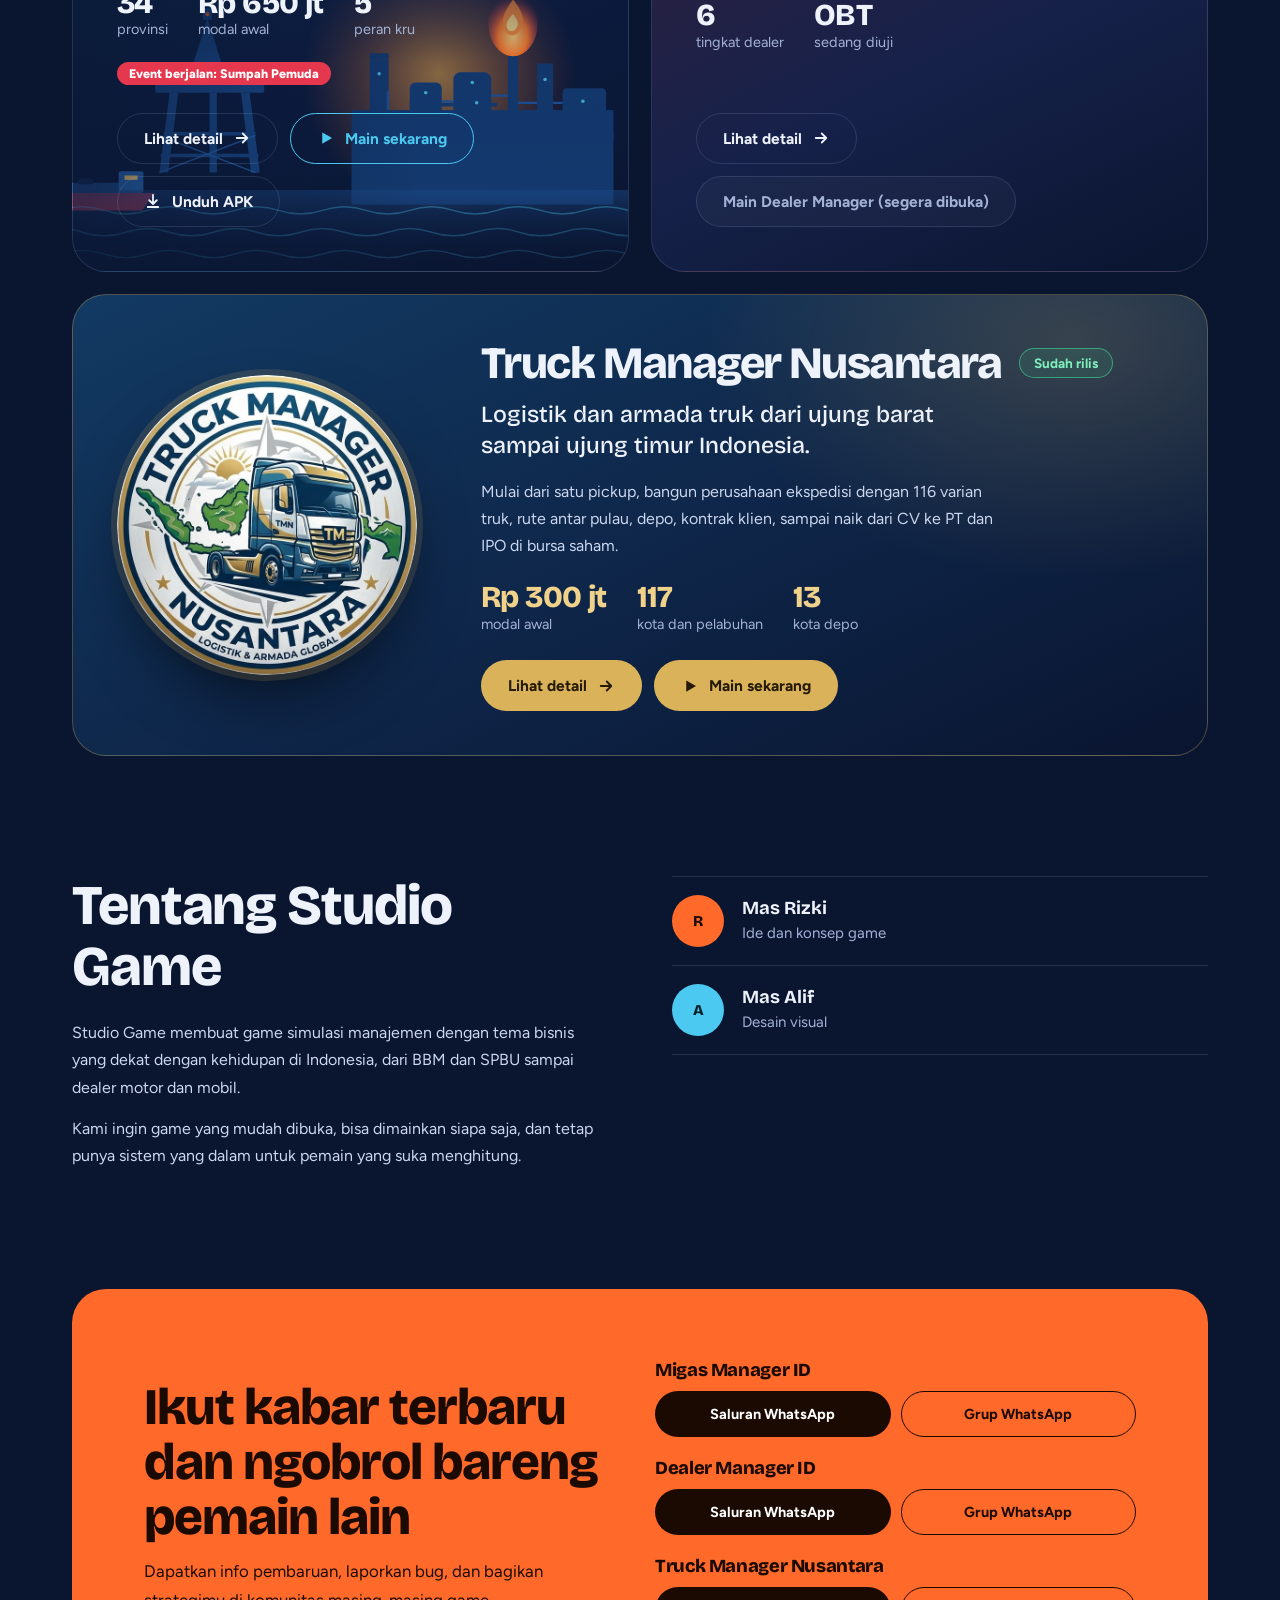
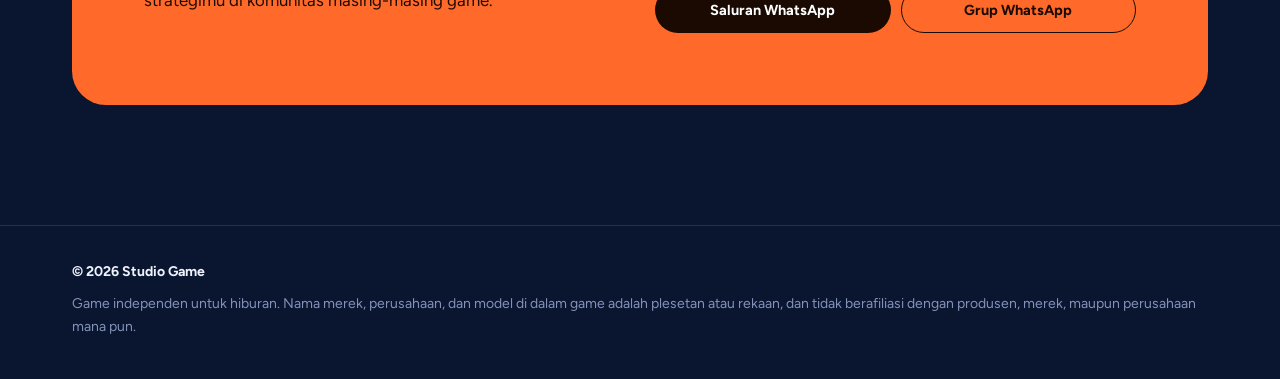
==== commit 6757185d: "Add files via upload" ====
--- a/index.html
+++ b/index.html
@@ -156,7 +156,7 @@
           <h3>Truck Manager Nusantara <span class="mini" data-pre>rilis 3 Nov</span></h3>
           <div class="links">
             <a class="btn" href="https://whatsapp.com/channel/0029Vb9nWaJLY6dBSWtz0R0m" target="_blank" rel="noopener">Saluran WhatsApp</a>
-            <span class="btn alt off" aria-disabled="true" title="Link grup belum tersedia">Grup WhatsApp</span>
+            <a class="btn alt" href="https://chat.whatsapp.com/LTK849iTeHGIGVqGU6juSq" target="_blank" rel="noopener">Grup WhatsApp</a>
           </div>
         </div>
       </div>
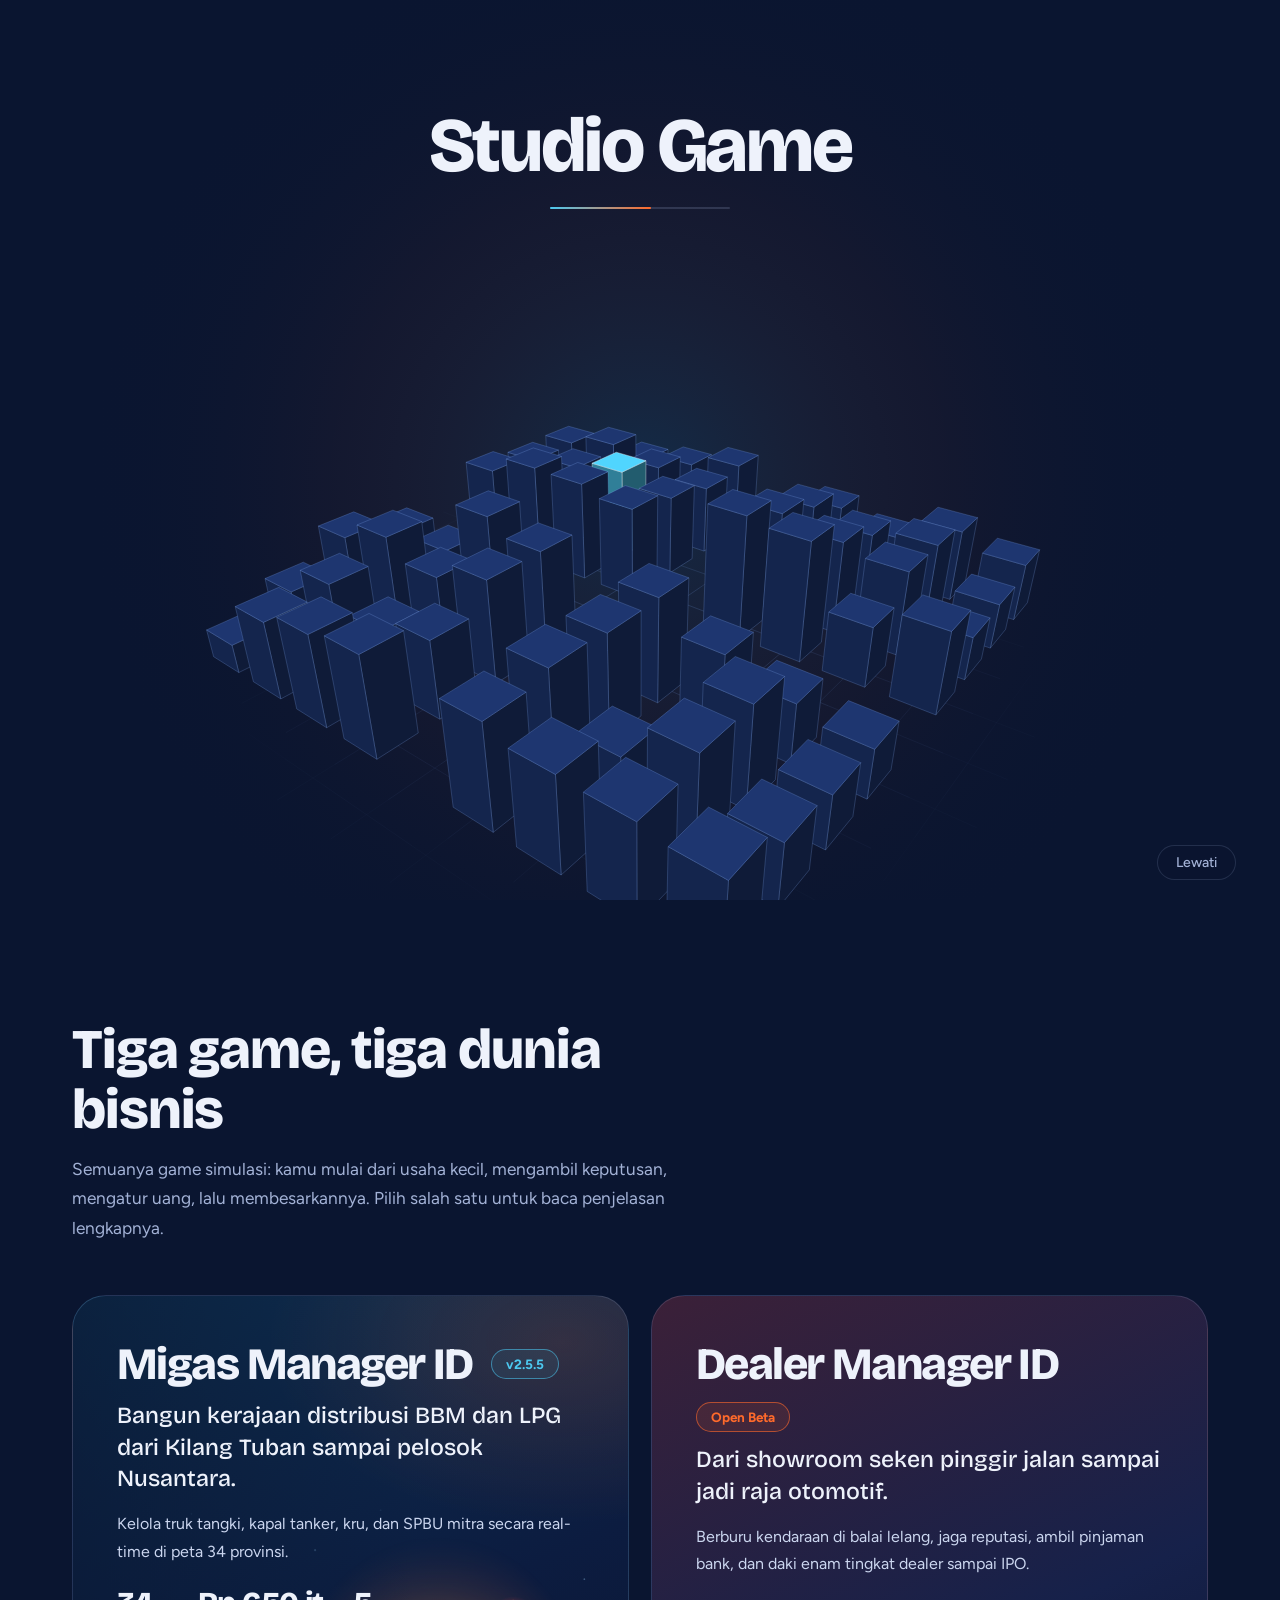
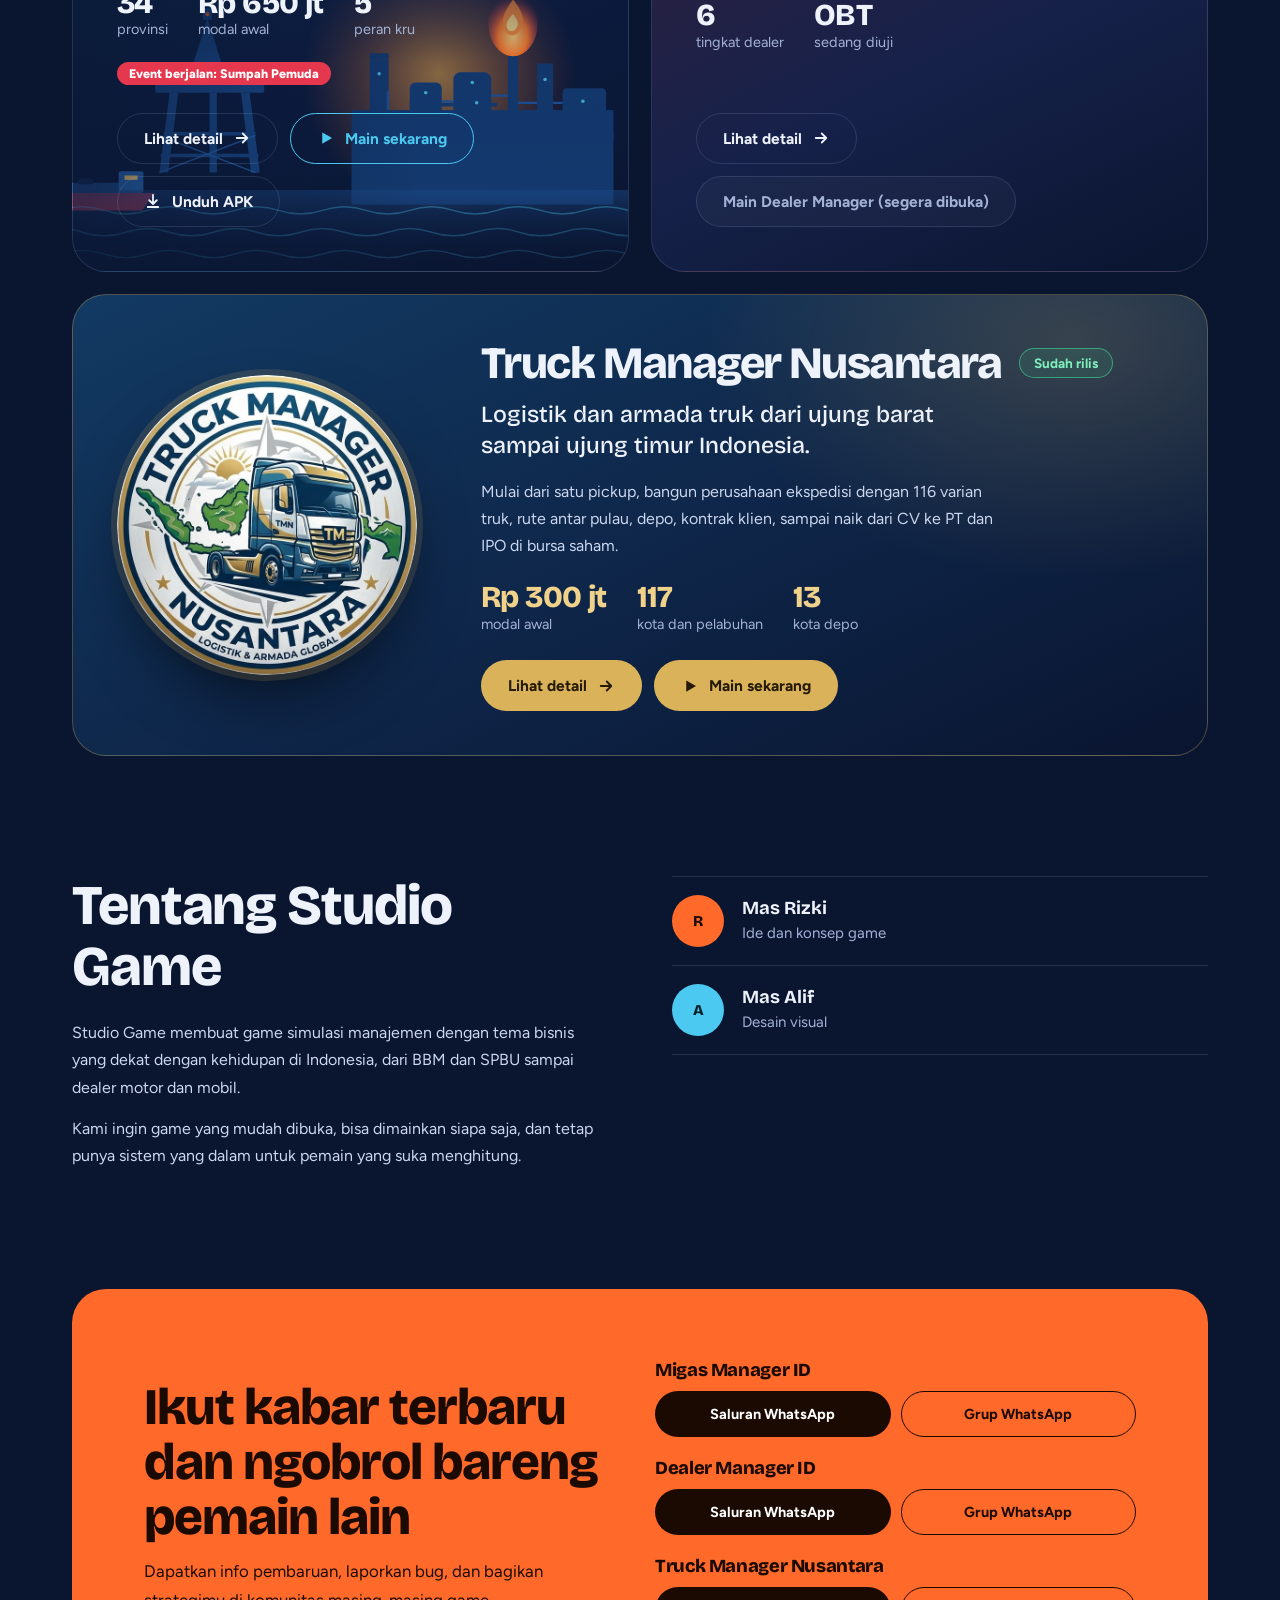
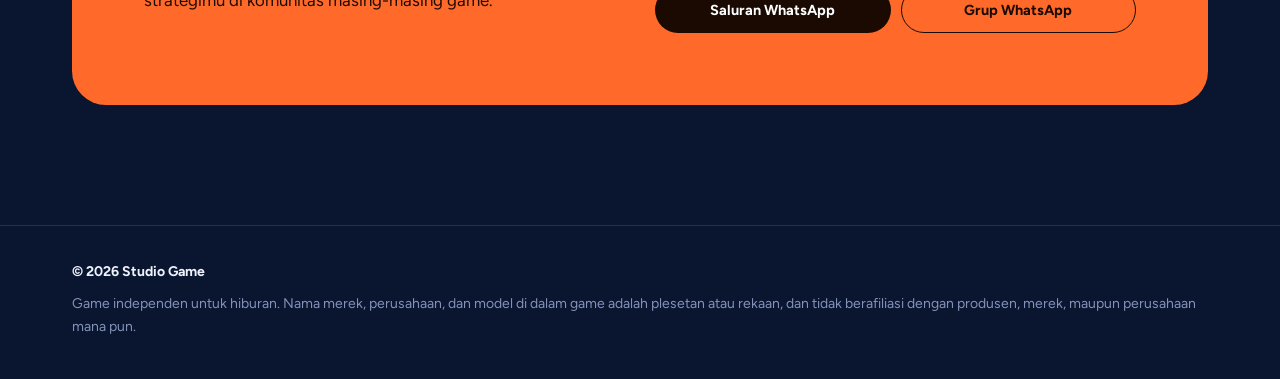
==== commit 3599bd53: "Add files via upload" ====
--- a/index.html
+++ b/index.html
@@ -4,7 +4,7 @@
 <meta charset="UTF-8">
 <meta name="viewport" content="width=device-width, initial-scale=1, viewport-fit=cover">
 <title>Studio Game | Game simulasi bisnis buatan Indonesia</title>
-<meta name="description" content="Studio Game membuat game simulasi manajemen bisnis dari Indonesia: Migas Manager ID (distribusi BBM & LPG), Dealer Manager ID (dealer kendaraan, Open Beta), dan Truck Manager Nusantara (logistik dan armada, rilis 3 November 2026 pukul 20.30 WIB).">
+<meta name="description" content="Studio Game membuat game simulasi manajemen bisnis dari Indonesia: Migas Manager ID (distribusi BBM & LPG), Dealer Manager ID (dealer kendaraan, Open Beta), dan Truck Manager Nusantara (logistik dan armada).">
 <meta name="robots" content="index, follow">
 <meta property="og:type" content="website">
 <meta property="og:title" content="Studio Game | Game simulasi bisnis buatan Indonesia">
@@ -19,6 +19,7 @@
 <link href="https://fonts.googleapis.com/css2?family=Bricolage+Grotesque:opsz,wght@12..96,500..800&family=Figtree:wght@400;500;700&display=swap" rel="stylesheet">
 <link rel="stylesheet" href="css/style.css">
 <script src="js/boot.js"></script>
+<script>document.documentElement.classList.add("tmn-pending");setTimeout(function(){document.documentElement.classList.remove("tmn-pending")},4000)</script>
 </head>
 <body>
 <a class="skip-link" href="#game">Lompat ke daftar game</a>
@@ -47,7 +48,7 @@
   <div class="globe-wrap"><canvas id="globe" aria-hidden="true"></canvas></div>
   <div class="wrap">
     <h1 data-in style="--d:.1s">Game manajemen bisnis buatan Indonesia.</h1>
-    <p class="lead" data-in style="--d:.3s">Kami membuat game simulasi yang bisa langsung dimainkan di browser. Migas Manager ID sudah bisa dimainkan dan diunduh sebagai APK, Dealer Manager ID sedang disiapkan, dan Truck Manager Nusantara segera rilis pada 3 November 2026 pukul 20.30 WIB.</p>
+    <p class="lead" data-in style="--d:.3s">Kami membuat game simulasi yang bisa langsung dimainkan di browser. Migas Manager ID sudah bisa dimainkan dan diunduh sebagai APK, Dealer Manager ID sedang disiapkan, dan Truck Manager Nusantara menyusul.</p>
     <div class="cta" data-in style="--d:.45s">
       <span class="btn btn-off" aria-disabled="true">Main Dealer Manager (segera dibuka)</span>
       <a class="btn btn-a" href="https://migas-manager-indonesia.web.app/" target="_blank" rel="noopener"><svg viewBox="0 0 24 24" fill="currentColor"><path d="M7 4.5v15l13-7.5z"/></svg>Main Migas Manager ID</a>
@@ -57,8 +58,9 @@
     <div class="status" data-in style="--d:.6s">
       <span><i></i>Migas Manager ID v2.5.5 sudah rilis</span>
       <span class="o"><i></i>Dealer Manager ID: main ditutup sementara</span>
-      <span class="g" data-pre><i></i>Truck Manager Nusantara rilis 3 November 2026, 20.30 WIB</span>
-      <span class="live" data-live><i></i>Truck Manager Nusantara sudah rilis</span>
+      <span class="g" data-show="wait"><i></i>Truck Manager Nusantara rilis <span data-tx="dateTime"></span></span>
+      <span class="g" data-show="dev"><i></i>Truck Manager Nusantara sedang dalam pembuatan</span>
+      <span class="live" data-show="live"><i></i>Truck Manager Nusantara sudah rilis</span>
     </div>
   </div>
 </section>
@@ -93,12 +95,12 @@
       <article class="game gcard truck wide">
         <div class="tlogo"><img src="assets/truck-logo.webp" width="320" height="320" alt="Logo Truck Manager Nusantara: truk dengan peta Indonesia di dalam lingkaran" loading="lazy" decoding="async"></div>
         <div class="tbody">
-          <div class="gh"><h3>Truck Manager Nusantara</h3><span class="tag soon" data-pre><i></i>Rilis 3 Nov 2026</span><span class="tag live" data-live>Sudah rilis</span></div>
+          <div class="gh"><h3>Truck Manager Nusantara</h3><span class="tag soon" data-show="wait"><i></i>Rilis <span data-tx="dateShort"></span></span><span class="tag soon" data-show="dev"><i></i>Dalam pembuatan</span><span class="tag live" data-show="live">Sudah rilis</span></div>
           <p class="tagline">Logistik dan armada truk dari ujung barat sampai ujung timur Indonesia.</p>
           <p class="gdesc">Mulai dari satu pickup, bangun perusahaan ekspedisi dengan 116 varian truk, rute antar pulau, depo, kontrak klien, sampai naik dari CV ke PT dan IPO di bursa saham.</p>
           <ul class="facts"><li><b>Rp 300 jt</b>modal awal</li><li><b>117</b>kota dan pelabuhan</li><li><b>13</b>kota depo</li></ul>
-          <div class="cd sm" data-countdown role="timer" aria-label="Hitung mundur rilis Truck Manager Nusantara">
-            <span class="cd-l">Rilis 3 November 2026, 20.30 WIB</span>
+          <div class="cd sm" data-show="wait" data-countdown role="timer" aria-label="Hitung mundur rilis Truck Manager Nusantara">
+            <span class="cd-l">Rilis <span data-tx="dateTime"></span></span>
             <div class="cd-g">
               <div><b data-u="d">00</b><span>hari</span></div>
               <div><b data-u="h">00</b><span>jam</span></div>
@@ -108,8 +110,8 @@
           </div>
           <div class="acts">
             <a class="btn btn-gold more" href="truck/">Lihat detail<svg viewBox="0 0 24 24" fill="none" stroke="currentColor" stroke-width="2.4" stroke-linecap="round" stroke-linejoin="round"><path d="M5 12h14M13 6l6 6-6 6"/></svg></a>
-            <span class="btn btn-off btn-main" data-pre aria-disabled="true">Belum bisa dimainkan</span>
-            <a class="btn btn-gold btn-main" data-live href="https://truck-manajer-nusantara.web.app" target="_blank" rel="noopener"><svg viewBox="0 0 24 24" fill="currentColor"><path d="M7 4.5v15l13-7.5z"/></svg>Main sekarang</a>
+            <span class="btn btn-off btn-main" data-show="wait dev" aria-disabled="true">Belum bisa dimainkan</span>
+            <a class="btn btn-gold btn-main" data-show="live" data-href="playUrl" href="https://truck-manajer-nusantara.web.app" target="_blank" rel="noopener"><svg viewBox="0 0 24 24" fill="currentColor"><path d="M7 4.5v15l13-7.5z"/></svg>Main sekarang</a>
           </div>
         </div>
       </article>
@@ -153,7 +155,7 @@
           </div>
         </div>
         <div>
-          <h3>Truck Manager Nusantara <span class="mini" data-pre>rilis 3 Nov</span></h3>
+          <h3>Truck Manager Nusantara <span class="mini" data-show="wait">rilis <span data-tx="dateShort"></span></span><span class="mini" data-show="dev">dalam pembuatan</span></h3>
           <div class="links">
             <a class="btn" href="https://whatsapp.com/channel/0029Vb9nWaJLY6dBSWtz0R0m" target="_blank" rel="noopener">Saluran WhatsApp</a>
             <a class="btn alt" href="https://chat.whatsapp.com/LTK849iTeHGIGVqGU6juSq" target="_blank" rel="noopener">Grup WhatsApp</a>
@@ -174,6 +176,6 @@
 <script src="js/intro.js"></script>
 <script src="js/globe.js"></script>
 <script src="js/main.js"></script>
-<script src="js/countdown.js"></script>
+<script src="js/release.js"></script>
 </body>
 </html>
--- a/css/style.css
+++ b/css/style.css
@@ -299,14 +299,9 @@
 .cd.sm{margin-top:18px;max-width:380px}
 .cd.sm .cd-g b{font-size:clamp(1.3rem,5vw,1.7rem)}
 .cd.sm .cd-g div{padding:10px 4px 8px}
-.cd-live{display:none;margin-top:22px;padding:16px 20px;border-radius:18px;border:1px solid rgba(61,220,151,.5);background:rgba(61,220,151,.1);max-width:460px}
+.cd-live{display:block;margin-top:22px;padding:16px 20px;border-radius:18px;border:1px solid rgba(61,220,151,.5);background:rgba(61,220,151,.1);max-width:460px}
 .cd-live b{display:block;font:800 1.25rem 'Bricolage Grotesque',sans-serif;color:#7ff0bd}
 .cd-live span{display:block;margin-top:2px;color:#cbd6ef;font-size:14.5px}
-.tmn-live .cd{display:none}
-.tmn-live .cd-live{display:block}
-.tmn-live [data-pre]{display:none!important}
-[data-live]{display:none!important}
-.tmn-live [data-live]{display:inline-flex!important}
 .status .live i{background:#3ddc97}
 .tag.live{color:#7ff0bd;border-color:rgba(61,220,151,.6);background:rgba(61,220,151,.1)}
 .fleet-grid{display:grid;gap:12px;margin-top:22px}
@@ -316,3 +311,8 @@
 .truck .steps li{border-top-color:rgba(217,178,90,.55)}
 .truck .steps li:before{color:var(--gold)}
 .truck .facts b{color:var(--gold2)}
+[hidden]{display:none!important}
+.tmn-pending [data-show],.tmn-pending [data-tx]{visibility:hidden}
+.cd-note{margin-top:14px;max-width:460px;padding:11px 16px;border-radius:14px;border:1px solid rgba(76,201,240,.4);background:rgba(76,201,240,.08);color:#cfeffa;font-size:14.5px;line-height:1.5}
+.cd-live[data-show="dev"]{border-color:rgba(217,178,90,.5);background:rgba(217,178,90,.08)}
+.cd-live[data-show="dev"] b{color:var(--gold2)}
